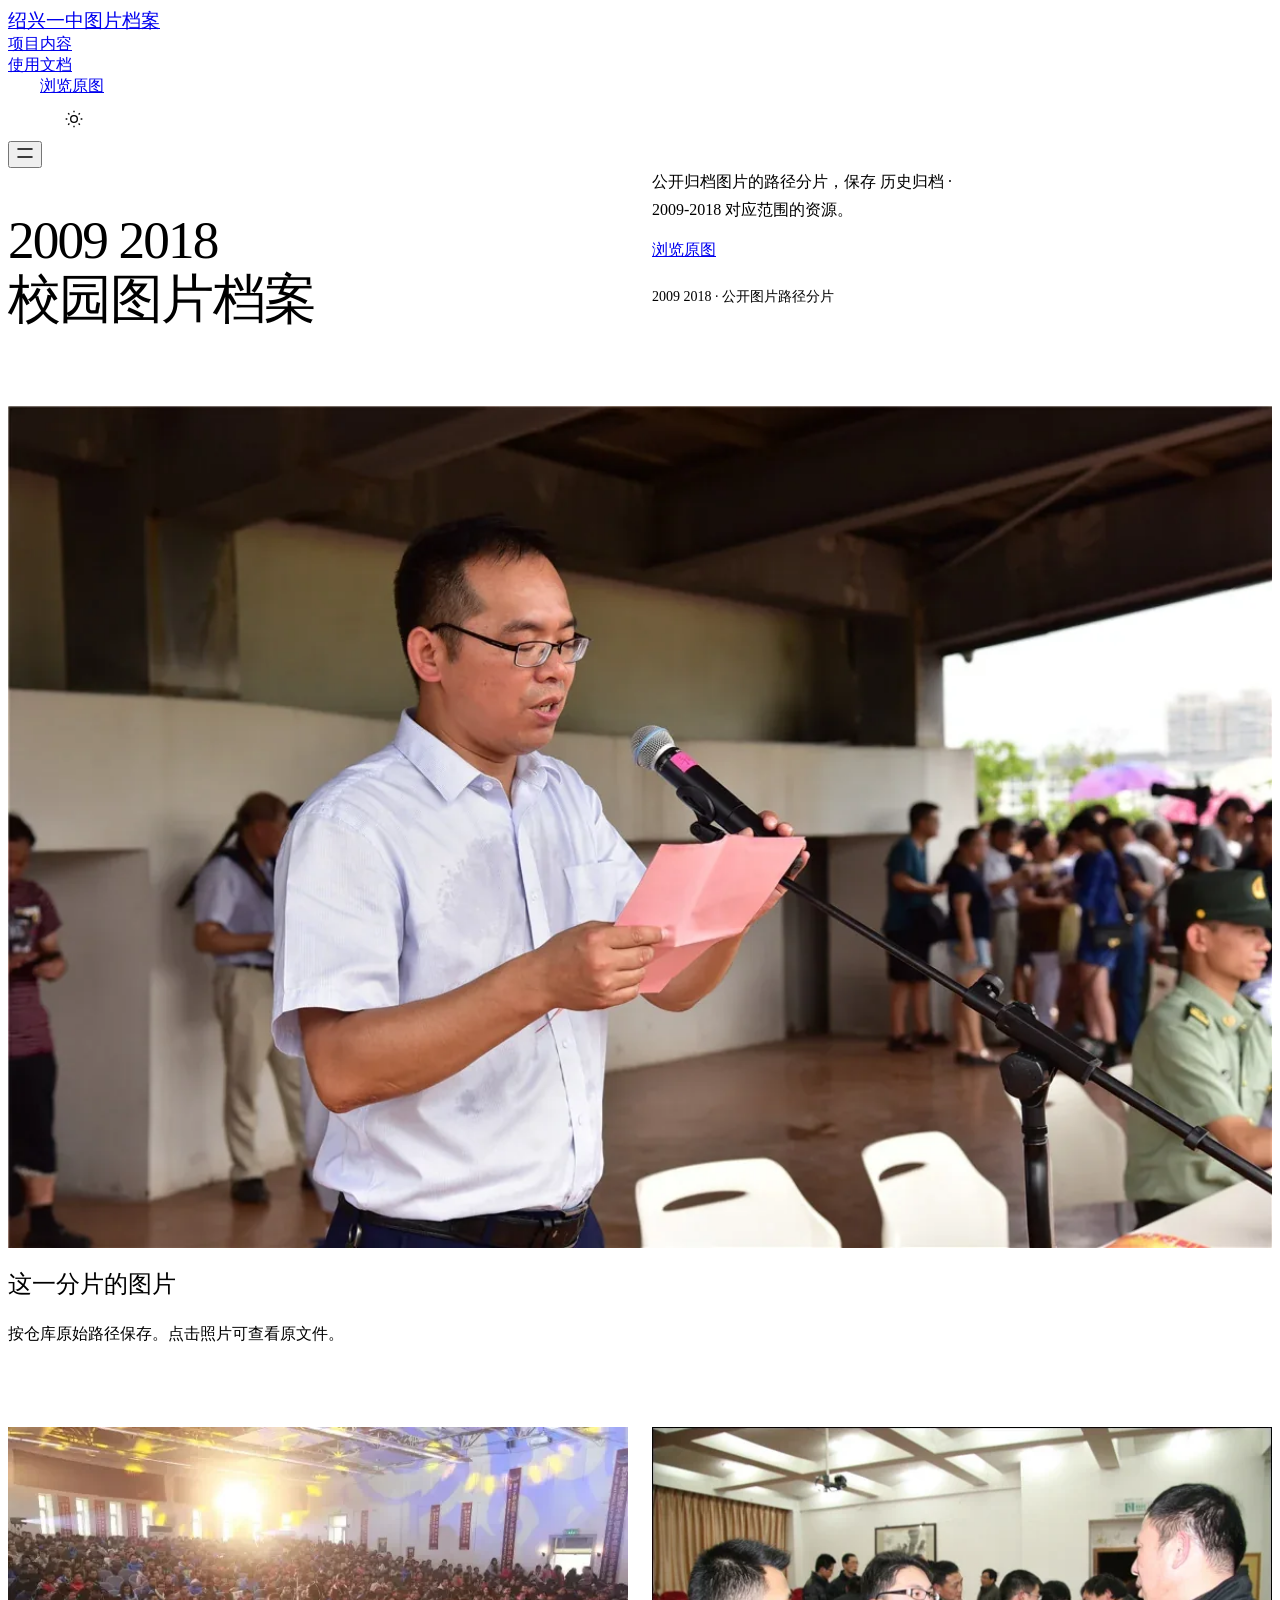
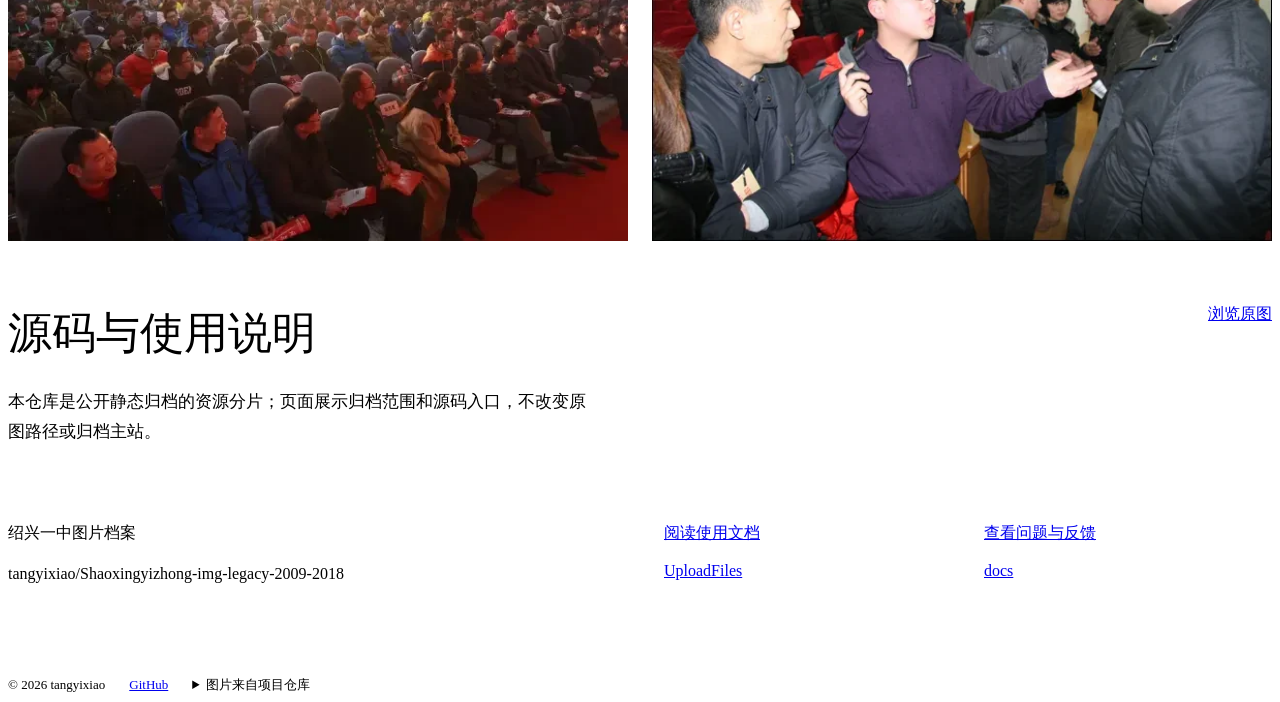
==== index.html @ 8b721d00 "docs(pages): add project introduction website" ====
<!doctype html><html lang="zh-CN" data-type="product" data-radius="sharp" data-buttons="solid" data-motion data-page-mode="short" data-project="Shaoxingyizhong-img-legacy-2009-2018"><head><meta charset="utf-8"><meta name="viewport" content="width=device-width, initial-scale=1, viewport-fit=cover"><meta name="page-type" content="product"><meta name="site-kind" content="other"><title>绍兴一中图片档案 · 2009 2018 校园图片档案</title><meta name="description" content="公开归档图片的路径分片，保存 历史归档 · 2009-2018 对应范围的资源。"><link rel="stylesheet" href="assets/system.css"><link rel="stylesheet" href="assets/ui/cards.css"><link rel="stylesheet" href="assets/motion/motion.css"><link rel="stylesheet" href="assets/layout/layout.css"><link rel="stylesheet" href="assets/page.css"><!-- <html lang="en" data-radius="sharp">; keep this <style> after the links: layout.css resets --ly-scale -->
<style>
:root {
  --p-bg: #ffffff; --p-surface: #f0f0ed; --p-ink: #20201e; --p-muted: #595953;
  --p-accent: #8c3028; --p-accent-ink: #ffffff; --p-action: #8c3028; --p-action-ink: #ffffff;
  --p-inv-bg: #20201e; --p-inv-surface: #2d2d2b; --p-inv-ink: #ffffff; --p-inv-muted: #a2a2a1;
  --p-inv-accent: #ffffff; --p-inv-accent-ink: #20201e; --p-inv-action: #ffffff; --p-inv-action-ink: #20201e;
  --font-display: "Newsreader", Georgia, serif;
  --font-text: "Hanken Grotesk", system-ui, sans-serif;
  --display-weight: 400;
  --display-tracking: -0.018em;
  --display-tracking-xl: -0.025em;
  --ly-scale: 1.06;
}
</style><style>html[data-theme="light"]{--p-bg:#ffffff;--p-surface:#f0f0ed;--p-ink:#20201e;--p-muted:#595953;--p-accent:#8c3028;--p-accent-ink:#ffffff;--p-action:#8c3028;--p-action-ink:#ffffff;color-scheme:light}html[data-theme="dark"]{--p-bg:#131517;--p-surface:#202427;--p-ink:#f0f1f2;--p-muted:#b5bbc1;--p-accent:#e7a297;--p-accent-ink:#131517;--p-action:#e7a297;--p-action-ink:#131517;color-scheme:dark}</style><script src="assets/theme.js"></script><style>.photo-pair img{object-fit:contain}.photo-pair a{background:var(--surface)}@media(min-width:640px){.photo-pair{height:min(660px,calc(100svh - 360px));max-height:none}}</style><link rel="icon" href="favicon.svg" type="image/svg+xml"></head><body><!-- source: tangyixiao/Shaoxingyizhong-img-legacy-2009-2018; hero: product; brand/material override of dealer recorded in plans. --><header class="nav"><div class="wrap nav__bar"><a class="skip-link" href="#top">跳到正文</a><a class="nav__logo" href="#top">绍兴一中图片档案</a><nav class="nav__links" aria-label="章节导航"><div class="nav__item"><a class="nav__link" href="#work">项目内容</a></div><div class="nav__item"><a class="nav__link" href="docs.html">使用文档</a></div></nav><div class="nav__actions"><a class="btn btn--primary" href="https://github.com/tangyixiao/Shaoxingyizhong-img-legacy-2009-2018">浏览原图</a><button class="theme-toggle" type="button" data-theme-toggle aria-label="切换深浅色" aria-pressed="false"><svg width="20" height="20" viewBox="0 0 24 24" fill="none" stroke="currentColor" stroke-width="1.6" aria-hidden="true"><circle cx="12" cy="12" r="4"/><path d="M12 2v2m0 16v2M2 12h2m16 0h2M5 5l1.5 1.5m11 11L19 19M5 19l1.5-1.5m11-11L19 5"/></svg></button></div><button class="nav__toggle" type="button" aria-expanded="false" aria-label="菜单"><svg width="18" height="18" viewBox="0 0 18 18" aria-hidden="true"><path d="M2 5h14M2 13h14" stroke="currentColor" stroke-width="1.6" stroke-linecap="round"/></svg></button></div></header><main><section class="hero hero--product" id="top"><div class="wrap"><div class="hero-text hero__in"><div class="hero__head"><div><h1 id="hero-h">2009 2018<br>校园图片档案</h1></div><div class="product-intro"><p class="hero__lead">公开归档图片的路径分片，保存 历史归档 · 2009-2018 对应范围的资源。</p><div class="btn-row"><a class="btn btn--primary" href="https://github.com/tangyixiao/Shaoxingyizhong-img-legacy-2009-2018">浏览原图</a></div><p class="project-fact">2009 2018 · 公开图片路径分片</p></div></div><div class="hero__stage material-stage"><a class="project-picture m-zoom picture--contain" href="https://github.com/tangyixiao/Shaoxingyizhong-img-legacy-2009-2018/blob/main/UploadFiles/UploadFiles/201808/2018082814330465.jpg"><img src="assets/media/photo-1.webp" alt="户外演讲，来自绍兴一中公开图片归档" fetchpriority="high"></a></div></div></div></section><section class="section ground-surface" id="work"><div class="wrap"><div class="section-head"><h2>这一分片的图片</h2><p>按仓库原始路径保存。点击照片可查看原文件。</p></div><div class="photo-pair"><a class="m-zoom" href="https://github.com/tangyixiao/Shaoxingyizhong-img-legacy-2009-2018/blob/main/UploadFiles/UploadFiles/201702/2017021114381848.png"><img src="assets/media/photo-2.webp" alt="礼堂活动，来自绍兴一中公开图片归档"></a><a class="m-zoom" href="https://github.com/tangyixiao/Shaoxingyizhong-img-legacy-2009-2018/blob/main/UploadFiles/UploadFiles/201101/2011012711044880.jpg"><img src="assets/media/photo-3.webp" alt="师生交流，来自绍兴一中公开图片归档"></a></div></div></section></main><footer class="footer closing footer--columns" id="use"><div class="wrap"><div class="closing-head"><h2>源码与使用说明</h2><p>本仓库是公开静态归档的资源分片；页面展示归档范围和源码入口，不改变原图路径或归档主站。</p><a class="btn btn--primary" href="https://github.com/tangyixiao/Shaoxingyizhong-img-legacy-2009-2018">浏览原图</a></div><div class="closing-directory"><div class="footer__grid"><div><p class="footer-name">绍兴一中图片档案</p><p>tangyixiao/Shaoxingyizhong-img-legacy-2009-2018</p></div><div class="resource-links"><a class="link" href="https://github.com/tangyixiao/Shaoxingyizhong-img-legacy-2009-2018/blob/main/README.md">阅读使用文档</a><a class="link" href="https://github.com/tangyixiao/Shaoxingyizhong-img-legacy-2009-2018/issues">查看问题与反馈</a><a class="link" href="https://github.com/tangyixiao/Shaoxingyizhong-img-legacy-2009-2018/tree/main/UploadFiles">UploadFiles</a><a class="link" href="https://github.com/tangyixiao/Shaoxingyizhong-img-legacy-2009-2018/tree/main/docs">docs</a></div></div><div class="footer__legal"><span>© 2026 tangyixiao</span><a href="https://github.com/tangyixiao/Shaoxingyizhong-img-legacy-2009-2018">GitHub</a><details class="credits"><summary>图片来自项目仓库</summary><ul><li><a href="https://github.com/tangyixiao/Shaoxingyizhong-img-legacy-2009-2018/blob/main/UploadFiles/UploadFiles/201808/2018082814330465.jpg">photo-1.webp</a></li><li><a href="https://github.com/tangyixiao/Shaoxingyizhong-img-legacy-2009-2018/blob/main/UploadFiles/UploadFiles/201702/2017021114381848.png">photo-2.webp</a></li><li><a href="https://github.com/tangyixiao/Shaoxingyizhong-img-legacy-2009-2018/blob/main/UploadFiles/UploadFiles/201101/2011012711044880.jpg">photo-3.webp</a></li></ul></details></div></div></div></footer><script type="module" src="assets/system.js"></script><script type="module" src="assets/motion/motion.js"></script><script type="module" src="assets/layout/layout.js"></script></body></html>
---- assets/page.css ----
/* Page composition over the unmodified taste system. Source excerpts and photographs are the work. */
:root{--font-text:"Geist","PingFang SC","Microsoft YaHei",sans-serif;--font-display:"Geist","PingFang SC","Microsoft YaHei",sans-serif}
h1,h2,h3{font-weight:500;text-wrap:balance}h1{max-width:16ch}p{line-height:1.75}.nav__logo{font-size:19px;max-width:45%;overflow-wrap:anywhere}.nav__links{margin-left:auto}.nav__actions{margin-left:32px}.project-fact{margin-top:32px;font-size:14px;color:var(--muted)}
.hero__text{min-width:0}.hero__lead{max-width:40ch}.hero__media.material-media{background:none;border:0;box-shadow:none}.hero__media.material-media> *{width:100%;height:100%;display:block}.material-media .source-preview{height:100%;min-height:480px}.project-picture{display:block;overflow:hidden;width:100%;height:100%;background:var(--surface)}.project-picture img{width:100%;height:100%;object-fit:cover;display:block}.picture--contain img{object-fit:contain}.picture--contain{background:var(--surface)}
.material-stage{overflow:hidden;min-height:0}.material-stage>.project-picture{border-radius:0;background:transparent}.material-stage .picture--contain img{object-fit:contain}.source-preview{display:flex;flex-direction:column;border:1px solid var(--line);background:var(--surface);overflow:hidden;border-radius:var(--r-lg);color:var(--ink)}.source-path{font:500 14px/1.5 var(--font-mono);padding:20px 24px;border-bottom:1px solid var(--line);overflow-wrap:anywhere}.source-preview pre{margin:0;padding:28px 24px;overflow:auto;white-space:pre-wrap;overflow-wrap:anywhere;min-height:0;font:400 15px/1.85 var(--font-mono);color:var(--ink)}
.project-fact:empty{display:none}.statement-source{margin-top:48px;height:320px}.statement-source .source-preview{height:100%}.hero--statement h1{max-width:18ch}.hero--statement .hero__lead{max-width:62ch}.hero--statement .hero__in{max-width:none}
.hero__head{display:grid;grid-template-columns:minmax(0,7fr) minmax(0,4fr);gap:72px}.hero--product h1{font-size:clamp(42px,5vw,72px);max-width:18ch;letter-spacing:-.035em;line-height:1.1}.hero--product .hero__lead{margin-top:0}.hero--product .material-stage{height:100%;min-height:260px;margin-top:32px}.product-intro{align-self:start}.product-intro .project-fact{margin-top:24px}
.work-grid{display:grid;grid-template-columns:minmax(0,5fr) minmax(0,6fr);gap:calc(100% / 12 + 24px)}.feature-rows{margin:0;padding:0;list-style:none}.feature-rows li{padding:24px 0;border-bottom:1px solid var(--line)}.feature-rows li:first-child{padding-top:0}.feature-rows h3{font-size:24px;line-height:1.4;margin:0 0 12px}.feature-rows p{margin:0;font-size:16px;line-height:1.75}.work-material{min-width:0;min-height:400px}.usage-block{height:100%;background:var(--surface);padding:32px;border:1px solid var(--line);border-radius:var(--r-lg);display:flex;flex-direction:column;gap:24px;justify-content:center}.usage-block>p{font-size:20px;margin:0}.usage-block pre{font:400 16px/1.8 var(--font-mono);margin:0;white-space:pre-wrap;overflow-wrap:anywhere}.usage-block .link{align-self:flex-start}.supporting-pictures{display:grid;grid-template-columns:1fr;gap:24px;height:100%;max-height:480px}.supporting-pictures>.project-picture{min-height:0;max-height:228px}.supporting-pictures>.project-picture:only-child{max-height:480px}
.photo-pair{display:grid;grid-template-columns:1fr 1fr;gap:24px;height:calc(100% - 140px);min-height:300px;max-height:520px}.photo-pair a{display:block;overflow:hidden}.photo-pair img{width:100%;height:100%;object-fit:cover;display:block}.flag-field{display:grid;grid-template-columns:repeat(4,1fr);gap:48px;align-items:center;justify-items:center;width:100%;height:100%}.flag-field a{display:block;width:100%;overflow:hidden}.flag-field img{display:block;width:100%;height:auto;max-height:320px;object-fit:contain;image-rendering:auto}
.closing-head{display:grid;grid-template-columns:1fr auto;gap:24px 72px;align-content:start}.closing-head h2{grid-column:1;font-size:clamp(30px,3.4vw,48px);margin:0}.closing-head>p{grid-column:1;max-width:68ch;margin:0;font-size:17px}.closing-head>.btn{grid-column:2;grid-row:1/3;align-self:start}.closing-directory{display:flex;flex-direction:column;justify-content:flex-end;min-height:0}.footer.closing>.wrap{display:grid;grid-template-rows:1fr 1fr;gap:48px}.footer__grid{display:grid;grid-template-columns:1fr 1fr;gap:48px}.footer-name{font-size:32px;line-height:1.3;font-weight:500;margin:0 0 16px}.footer__grid p{font-size:16px}.resource-links{display:grid;grid-template-columns:1fr 1fr;gap:18px 32px;align-content:start}.resource-links .link{font-size:16px;overflow-wrap:anywhere;justify-self:start}.footer__legal{display:flex;align-items:baseline;flex-wrap:wrap;gap:24px;font-size:13px;border-top:1px solid var(--line);margin-top:48px;padding-top:24px}.credits summary{cursor:pointer}.credits ul{padding-left:16px}.credits a{overflow-wrap:anywhere}
html[data-project="OJ-NEXUS"] .source-preview,html[data-project="OJ-NEXUS"] .usage-block{border-radius:4px}html[data-project="OJ-NEXUS"] *{animation:none!important}
@media(min-width:640px) and (max-width:1023px){.work-grid{grid-template-columns:1fr;gap:32px}.feature-rows{display:grid;grid-template-columns:repeat(3,1fr);gap:24px}.feature-rows li{padding:0;border:0}.feature-rows h3{font-size:20px}.work-material{min-height:260px;height:300px}.hero__head{gap:32px}.material-media .source-preview{min-height:240px}.photo-pair{height:440px}.statement-source{height:300px}}
@media(max-width:639px){.nav__logo{font-size:16px;max-width:48%}.nav__actions{margin-left:auto}.nav__actions .btn{padding-inline:16px;font-size:14px}.hero--split h1,.hero--statement h1,.hero--product h1{font-size:clamp(30px,9vw,38px);line-height:1.15;max-width:18ch}.hero__lead{font-size:18px;line-height:1.65}.project-fact{margin-top:16px;font-size:13px}.hero__media.material-media{height:auto;min-height:0;flex:1}.material-media .source-preview{min-height:0;height:100%}.source-path{padding:12px 16px;font-size:13px}.source-preview pre{padding:16px;font-size:13px;line-height:1.7}.hero__head{display:block}.hero--product .hero__lead{margin-top:20px}.hero--product .material-stage{min-height:180px;margin-top:24px;flex:1}.hero--product .hero__in{display:flex;flex-direction:column}.hero--product .product-intro .project-fact{margin-top:16px}.work-grid{grid-template-columns:1fr;gap:32px}.feature-rows{display:block}.feature-rows li{padding:16px 0}.feature-rows h3{font-size:20px;margin-bottom:8px}.feature-rows p{font-size:16px}.work-material{min-height:220px;height:260px}.usage-block{padding:24px;gap:16px}.usage-block pre{font-size:14px}.photo-pair{grid-template-columns:1fr;gap:16px;height:calc(100% - 130px);max-height:none;min-height:0}.photo-pair a{min-height:180px}.flag-field{grid-template-columns:repeat(2,1fr);gap:24px}.flag-field img{max-height:140px}.statement-source{height:220px;margin-top:24px}.closing-head{display:flex;flex-direction:column;gap:24px}.closing-head>p{font-size:16px}.closing-head>.btn{align-self:stretch}.footer.closing>.wrap{grid-template-rows:auto 1fr;gap:48px}.footer__grid{grid-template-columns:1fr;gap:24px}.footer-name{font-size:28px}.resource-links{gap:16px}.footer__legal{margin-top:32px;gap:16px}.supporting-pictures{max-height:260px;grid-template-columns:1fr 1fr;gap:12px}.supporting-pictures>.project-picture{max-height:none}.photo-pair img{object-fit:cover}#work:has(.work-grid){--hm:2}#use{--hm:2}}
.skip-link{position:absolute;left:-10000px;top:auto;width:1px;height:1px;overflow:hidden}.skip-link:focus{left:var(--gutter);top:8px;width:auto;height:auto;background:var(--bg);padding:16px;z-index:20}.hero__head>:first-child{grid-column:1}.hero__head>.product-intro{grid-column:2}.hero--product .hero__stage.material-stage{border-radius:0}
@media(min-width:640px) and (max-width:1023px){.work-material{height:42vh;min-height:320px}.supporting-pictures{max-height:none}.supporting-pictures>.project-picture:only-child{max-height:none}.supporting-pictures>.project-picture{max-height:none;flex:1}.supporting-pictures{grid-template-rows:1fr 1fr}}
@media(max-width:639px){#work:has(.work-grid),#use{--hm:1}.nav__logo{max-width:53%;font-size:15px}.nav__actions{margin-left:auto}.nav__actions .btn{padding-inline:12px}.hero--product .hero__stage.material-stage{aspect-ratio:auto;flex:1}.hero__head>:first-child,.hero__head>.product-intro{grid-column:auto}}
.theme-toggle{height:44px;width:44px;display:grid;place-items:center;flex:0 0 44px;cursor:pointer;color:var(--ink);background:transparent;border:1px solid var(--line);border-radius:var(--r-btn);margin-left:12px;transition:background 180ms,transform 180ms}.theme-toggle:hover{background:var(--surface)}.theme-toggle:active{transform:translateY(1px)}.theme-toggle:focus-visible{outline:2px solid var(--accent);outline-offset:3px}
@media(min-width:1024px){.work-material{height:500px;min-height:500px}.work-material>.source-preview{height:100%}.hero--split h1{font-size:clamp(38px,4.5vw,64px)}}
@media(max-width:639px){.nav__logo{max-width:42%;font-size:14px}.nav__actions{margin-left:auto}.nav__toggle{margin-left:8px}.theme-toggle{margin-left:8px;width:36px;flex-basis:36px;height:40px}.nav__actions .btn{font-size:13px;padding-inline:10px}.nav__logo{line-height:1.3}.hero--product h1{font-size:32px}.source-path{line-height:1.6}}
@media(min-width:1024px){.hero__head{grid-template-columns:repeat(12,minmax(0,1fr));gap:24px;align-items:start}.hero__head>:first-child{grid-column:1/span 6}.hero__head>.product-intro{grid-column:7/span 6}.hero--product h1,.hero--split h1{font-size:60px}.work-grid{grid-template-columns:repeat(12,minmax(0,1fr));gap:24px}.feature-rows{grid-column:1/span 6;padding-right:48px}.work-material{grid-column:7/span 6}.work-grid .source-preview{height:100%}}
@media(min-width:640px) and (max-width:1023px){.hero__head{display:block}.product-intro{margin-top:24px}.product-intro .hero__lead{max-width:60ch}.hero--product h1{max-width:none}.hero__head .project-fact{margin-top:16px}.hero--product .hero__stage.material-stage{margin-top:24px}}
@media(max-width:639px){.work-material{height:236px;min-height:236px}.feature-rows h3{font-size:19px}.feature-rows li{padding:14px 0}.feature-rows p{line-height:1.65}}
@media(min-width:1024px){.work-material{height:min(500px,calc(100svh - 300px));min-height:0}.hero--product h1{font-size:clamp(40px,4.16vw,60px)}}
.work-material>.source-preview{height:100%}.source-preview pre{flex:1}.usage-block{justify-content:space-between}.supporting-pictures:has(>:only-child){grid-template-rows:1fr}
/* Real quoted source can contain arrays, Markdown brackets and the word placeholder.
   Keep kit diagnostics intact, but do not outline authentic source as unfinished page copy. */
.source-preview code[data-placeholder],.usage-block code[data-placeholder],.docs-markdown [data-placeholder]{outline:none}
.hero--product .hero__stage.material-stage{background:none}
.nav:not(.is-open) .nav__actions>.theme-toggle{display:grid}
@media(max-width:639px){.nav__logo{white-space:normal;max-width:40%;font-size:13px;line-height:1.35;min-width:0}.nav__bar{gap:8px}.nav__actions{gap:8px}.nav .nav__actions>.theme-toggle{margin-left:0}}
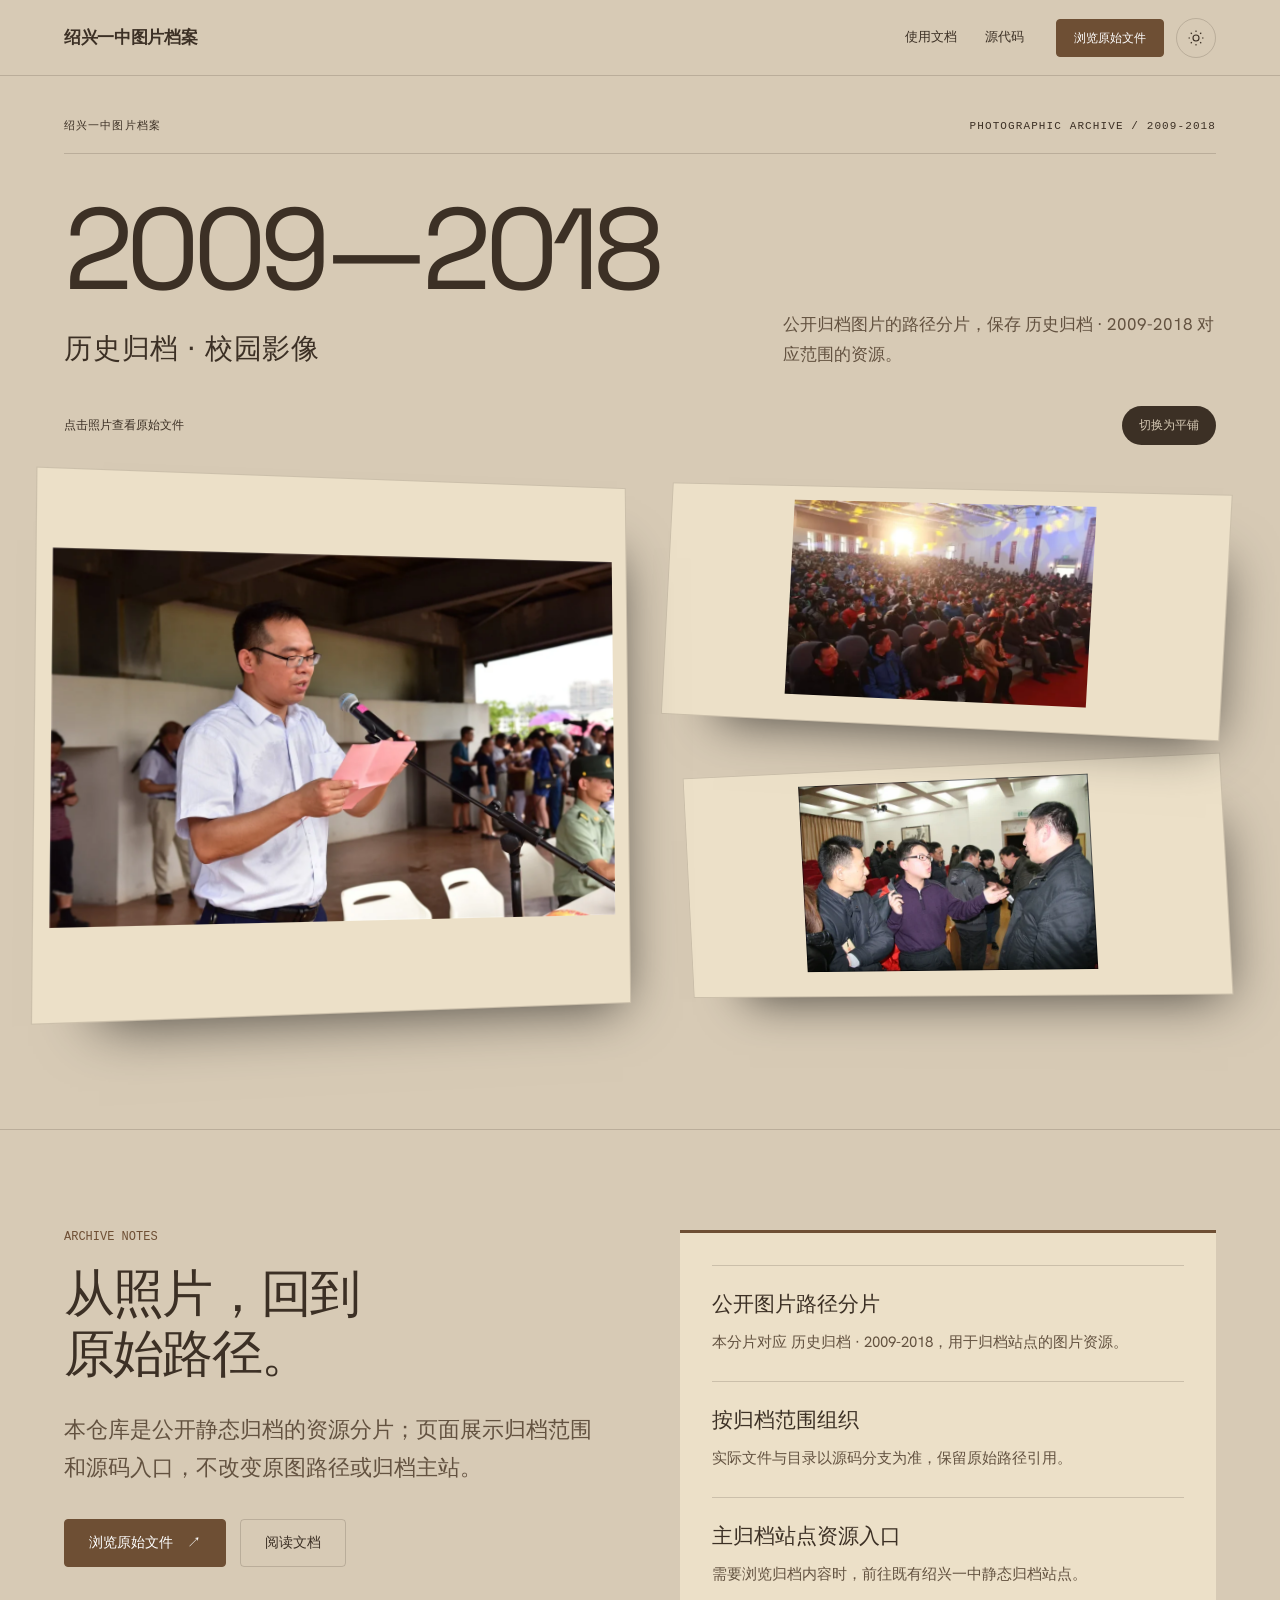
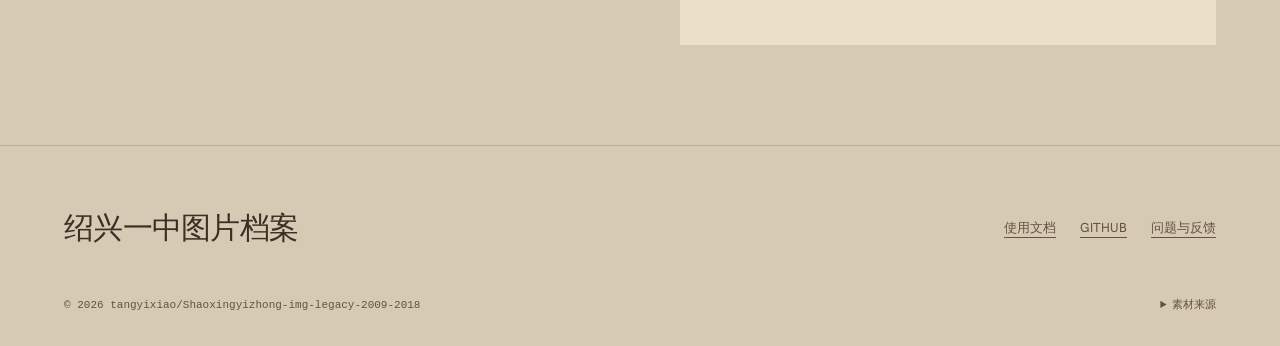
==== commit 54293d4e: "docs(pages): polish source and mobile presentation" ====
--- a/index.html
+++ b/index.html
@@ -1,15 +1 @@
-<!doctype html><html lang="zh-CN" data-type="product" data-radius="sharp" data-buttons="solid" data-motion data-page-mode="short" data-project="Shaoxingyizhong-img-legacy-2009-2018"><head><meta charset="utf-8"><meta name="viewport" content="width=device-width, initial-scale=1, viewport-fit=cover"><meta name="page-type" content="product"><meta name="site-kind" content="other"><title>绍兴一中图片档案 · 2009 2018 校园图片档案</title><meta name="description" content="公开归档图片的路径分片，保存 历史归档 · 2009-2018 对应范围的资源。"><link rel="stylesheet" href="assets/system.css"><link rel="stylesheet" href="assets/ui/cards.css"><link rel="stylesheet" href="assets/motion/motion.css"><link rel="stylesheet" href="assets/layout/layout.css"><link rel="stylesheet" href="assets/page.css"><!-- <html lang="en" data-radius="sharp">; keep this <style> after the links: layout.css resets --ly-scale -->
-<style>
-:root {
-  --p-bg: #ffffff; --p-surface: #f0f0ed; --p-ink: #20201e; --p-muted: #595953;
-  --p-accent: #8c3028; --p-accent-ink: #ffffff; --p-action: #8c3028; --p-action-ink: #ffffff;
-  --p-inv-bg: #20201e; --p-inv-surface: #2d2d2b; --p-inv-ink: #ffffff; --p-inv-muted: #a2a2a1;
-  --p-inv-accent: #ffffff; --p-inv-accent-ink: #20201e; --p-inv-action: #ffffff; --p-inv-action-ink: #20201e;
-  --font-display: "Newsreader", Georgia, serif;
-  --font-text: "Hanken Grotesk", system-ui, sans-serif;
-  --display-weight: 400;
-  --display-tracking: -0.018em;
-  --display-tracking-xl: -0.025em;
-  --ly-scale: 1.06;
-}
-</style><style>html[data-theme="light"]{--p-bg:#ffffff;--p-surface:#f0f0ed;--p-ink:#20201e;--p-muted:#595953;--p-accent:#8c3028;--p-accent-ink:#ffffff;--p-action:#8c3028;--p-action-ink:#ffffff;color-scheme:light}html[data-theme="dark"]{--p-bg:#131517;--p-surface:#202427;--p-ink:#f0f1f2;--p-muted:#b5bbc1;--p-accent:#e7a297;--p-accent-ink:#131517;--p-action:#e7a297;--p-action-ink:#131517;color-scheme:dark}</style><script src="assets/theme.js"></script><style>.photo-pair img{object-fit:contain}.photo-pair a{background:var(--surface)}@media(min-width:640px){.photo-pair{height:min(660px,calc(100svh - 360px));max-height:none}}</style><link rel="icon" href="favicon.svg" type="image/svg+xml"></head><body><!-- source: tangyixiao/Shaoxingyizhong-img-legacy-2009-2018; hero: product; brand/material override of dealer recorded in plans. --><header class="nav"><div class="wrap nav__bar"><a class="skip-link" href="#top">跳到正文</a><a class="nav__logo" href="#top">绍兴一中图片档案</a><nav class="nav__links" aria-label="章节导航"><div class="nav__item"><a class="nav__link" href="#work">项目内容</a></div><div class="nav__item"><a class="nav__link" href="docs.html">使用文档</a></div></nav><div class="nav__actions"><a class="btn btn--primary" href="https://github.com/tangyixiao/Shaoxingyizhong-img-legacy-2009-2018">浏览原图</a><button class="theme-toggle" type="button" data-theme-toggle aria-label="切换深浅色" aria-pressed="false"><svg width="20" height="20" viewBox="0 0 24 24" fill="none" stroke="currentColor" stroke-width="1.6" aria-hidden="true"><circle cx="12" cy="12" r="4"/><path d="M12 2v2m0 16v2M2 12h2m16 0h2M5 5l1.5 1.5m11 11L19 19M5 19l1.5-1.5m11-11L19 5"/></svg></button></div><button class="nav__toggle" type="button" aria-expanded="false" aria-label="菜单"><svg width="18" height="18" viewBox="0 0 18 18" aria-hidden="true"><path d="M2 5h14M2 13h14" stroke="currentColor" stroke-width="1.6" stroke-linecap="round"/></svg></button></div></header><main><section class="hero hero--product" id="top"><div class="wrap"><div class="hero-text hero__in"><div class="hero__head"><div><h1 id="hero-h">2009 2018<br>校园图片档案</h1></div><div class="product-intro"><p class="hero__lead">公开归档图片的路径分片，保存 历史归档 · 2009-2018 对应范围的资源。</p><div class="btn-row"><a class="btn btn--primary" href="https://github.com/tangyixiao/Shaoxingyizhong-img-legacy-2009-2018">浏览原图</a></div><p class="project-fact">2009 2018 · 公开图片路径分片</p></div></div><div class="hero__stage material-stage"><a class="project-picture m-zoom picture--contain" href="https://github.com/tangyixiao/Shaoxingyizhong-img-legacy-2009-2018/blob/main/UploadFiles/UploadFiles/201808/2018082814330465.jpg"><img src="assets/media/photo-1.webp" alt="户外演讲，来自绍兴一中公开图片归档" fetchpriority="high"></a></div></div></div></section><section class="section ground-surface" id="work"><div class="wrap"><div class="section-head"><h2>这一分片的图片</h2><p>按仓库原始路径保存。点击照片可查看原文件。</p></div><div class="photo-pair"><a class="m-zoom" href="https://github.com/tangyixiao/Shaoxingyizhong-img-legacy-2009-2018/blob/main/UploadFiles/UploadFiles/201702/2017021114381848.png"><img src="assets/media/photo-2.webp" alt="礼堂活动，来自绍兴一中公开图片归档"></a><a class="m-zoom" href="https://github.com/tangyixiao/Shaoxingyizhong-img-legacy-2009-2018/blob/main/UploadFiles/UploadFiles/201101/2011012711044880.jpg"><img src="assets/media/photo-3.webp" alt="师生交流，来自绍兴一中公开图片归档"></a></div></div></section></main><footer class="footer closing footer--columns" id="use"><div class="wrap"><div class="closing-head"><h2>源码与使用说明</h2><p>本仓库是公开静态归档的资源分片；页面展示归档范围和源码入口，不改变原图路径或归档主站。</p><a class="btn btn--primary" href="https://github.com/tangyixiao/Shaoxingyizhong-img-legacy-2009-2018">浏览原图</a></div><div class="closing-directory"><div class="footer__grid"><div><p class="footer-name">绍兴一中图片档案</p><p>tangyixiao/Shaoxingyizhong-img-legacy-2009-2018</p></div><div class="resource-links"><a class="link" href="https://github.com/tangyixiao/Shaoxingyizhong-img-legacy-2009-2018/blob/main/README.md">阅读使用文档</a><a class="link" href="https://github.com/tangyixiao/Shaoxingyizhong-img-legacy-2009-2018/issues">查看问题与反馈</a><a class="link" href="https://github.com/tangyixiao/Shaoxingyizhong-img-legacy-2009-2018/tree/main/UploadFiles">UploadFiles</a><a class="link" href="https://github.com/tangyixiao/Shaoxingyizhong-img-legacy-2009-2018/tree/main/docs">docs</a></div></div><div class="footer__legal"><span>© 2026 tangyixiao</span><a href="https://github.com/tangyixiao/Shaoxingyizhong-img-legacy-2009-2018">GitHub</a><details class="credits"><summary>图片来自项目仓库</summary><ul><li><a href="https://github.com/tangyixiao/Shaoxingyizhong-img-legacy-2009-2018/blob/main/UploadFiles/UploadFiles/201808/2018082814330465.jpg">photo-1.webp</a></li><li><a href="https://github.com/tangyixiao/Shaoxingyizhong-img-legacy-2009-2018/blob/main/UploadFiles/UploadFiles/201702/2017021114381848.png">photo-2.webp</a></li><li><a href="https://github.com/tangyixiao/Shaoxingyizhong-img-legacy-2009-2018/blob/main/UploadFiles/UploadFiles/201101/2011012711044880.jpg">photo-3.webp</a></li></ul></details></div></div></div></footer><script type="module" src="assets/system.js"></script><script type="module" src="assets/motion/motion.js"></script><script type="module" src="assets/layout/layout.js"></script></body></html>+<!doctype html><html lang="zh-CN" data-project="Shaoxingyizhong-img-legacy-2009-2018" data-family="archive"><head><meta charset="utf-8"><meta name="viewport" content="width=device-width, initial-scale=1"><meta name="description" content="公开归档图片的路径分片，保存 历史归档 · 2009-2018 对应范围的资源。"><meta name="color-scheme" content="light dark"><title>绍兴一中图片档案 · 公开归档图片的路径分片</title><link rel="stylesheet" href="assets/fonts/fonts.css"><link rel="stylesheet" href="assets/fonts/display.css"><link rel="stylesheet" href="assets/site.css"><link rel="stylesheet" href="assets/docs-v3.css"><link rel="stylesheet" href="assets/polish.css"><style>:root{--font-body:"Hanken Grotesk","PingFang SC","Microsoft YaHei",sans-serif;--font-text:var(--font-body);--model-accent:var(--accent);--font-display:"Space Grotesk","Songti SC","SimSun",serif;--font-mono:"Geist Mono","SFMono-Regular",Consolas,monospace}html[data-theme="light"]{--bg:#D7CAB5;--surface:#ECE0C8;--ink:#3C3025;--muted:#635240;--accent:#6e4f34;--accent-ink:#FFFFFF;--line:color-mix(in srgb,#3C3025 19%,transparent);color-scheme:light}html[data-theme="dark"]{--bg:#241E18;--surface:#392F23;--ink:#EDDFC5;--muted:#b9a181;--accent:#d7b485;--accent-ink:#000000;--line:color-mix(in srgb,#EDDFC5 19%,transparent);color-scheme:dark}</style><script src="assets/theme.js"></script><link rel="icon" type="image/svg+xml" href="favicon.svg"></head><body><header class="nav site-nav"><div class="wrap nav-inner"><a class="skip-link" href="#top">跳到正文</a><a class="site-brand" href="index.html">绍兴一中图片档案</a><nav class="site-links" aria-label="项目导航"><a href="docs.html">使用文档</a><a href="https://github.com/tangyixiao/Shaoxingyizhong-img-legacy-2009-2018">源代码</a></nav><div class="nav-controls"><a class="btn nav-cta" href="https://github.com/tangyixiao/Shaoxingyizhong-img-legacy-2009-2018">浏览原始文件</a><button class="site-theme" type="button" data-theme-toggle aria-label="切换深浅色" aria-pressed="false"><svg width="18" height="18" viewBox="0 0 24 24" fill="none" stroke="currentColor" stroke-width="1.5" aria-hidden="true"><circle cx="12" cy="12" r="4"/><path d="M12 2v2m0 16v2M2 12h2m16 0h2M5 5l1.5 1.5m11 11L19 19M5 19l1.5-1.5m11-11L19 5"/></svg></button><button class="site-menu-toggle" data-menu-toggle type="button" aria-label="菜单" aria-expanded="false" aria-controls="site-drawer"><svg width="20" height="20" viewBox="0 0 20 20" fill="none" stroke="currentColor" stroke-width="1.4" aria-hidden="true"><path d="M3 6h14M3 14h14"/></svg></button></div></div><nav class="site-drawer" id="site-drawer" hidden><a href="index.html">项目首页</a><a href="docs.html">使用文档</a><a href="https://github.com/tangyixiao/Shaoxingyizhong-img-legacy-2009-2018">查看源码</a><p class="drawer-note">绍兴一中图片档案</p></nav></header><main id="top"><article class="archive-layout-spread"><section class="archive-hero"><div class="wrap"><div class="archive-masthead"><span>绍兴一中图片档案</span><span>PHOTOGRAPHIC ARCHIVE / 2009-2018</span></div><div class="archive-heading"><h1 class="archive-year">2009—2018<small>历史归档 · 校园影像</small></h1><p class="lede">公开归档图片的路径分片，保存 历史归档 · 2009-2018 对应范围的资源。</p></div><div class="archive-controls"><span>点击照片查看原始文件</span><button type="button" data-depth-toggle aria-controls="photo-wall" aria-pressed="true">切换为平铺</button></div><div class="photo-wall is-depth" id="photo-wall"><a class="archive-print" href="https://github.com/tangyixiao/Shaoxingyizhong-img-legacy-2009-2018/blob/main/UploadFiles/UploadFiles/201808/2018082814330465.jpg"><img src="assets/media/photo-1.webp" alt="户外演讲，来自绍兴一中公开图片归档"></a><a class="archive-print" href="https://github.com/tangyixiao/Shaoxingyizhong-img-legacy-2009-2018/blob/main/UploadFiles/UploadFiles/201702/2017021114381848.png"><img src="assets/media/photo-2.webp" alt="礼堂活动，来自绍兴一中公开图片归档"></a><a class="archive-print" href="https://github.com/tangyixiao/Shaoxingyizhong-img-legacy-2009-2018/blob/main/UploadFiles/UploadFiles/201101/2011012711044880.jpg"><img src="assets/media/photo-3.webp" alt="师生交流，来自绍兴一中公开图片归档"></a></div></div></section><section class="section top-rule"><div class="wrap archive-links"><div><p class="section-number">ARCHIVE NOTES</p><h2>从照片，回到原始路径。</h2><p class="lede" style="margin-top:26px">本仓库是公开静态归档的资源分片；页面展示归档范围和源码入口，不改变原图路径或归档主站。</p><div class="actions"><a class="btn" href="https://github.com/tangyixiao/Shaoxingyizhong-img-legacy-2009-2018">浏览原始文件 <span aria-hidden="true">↗</span></a><a class="btn secondary" href="docs.html">阅读文档</a></div></div><div class="archive-source"><ul class="caps"><li><h3>公开图片路径分片</h3><p>本分片对应 历史归档 · 2009-2018，用于归档站点的图片资源。</p></li><li><h3>按归档范围组织</h3><p>实际文件与目录以源码分支为准，保留原始路径引用。</p></li><li><h3>主归档站点资源入口</h3><p>需要浏览归档内容时，前往既有绍兴一中静态归档站点。</p></li></ul></div></div></section></article></main><footer class="site-footer"><div class="wrap"><div class="footer-top"><span class="footer-name">绍兴一中图片档案</span><nav class="footer-links"><a href="docs.html">使用文档</a><a href="https://github.com/tangyixiao/Shaoxingyizhong-img-legacy-2009-2018">GITHUB</a><a href="https://github.com/tangyixiao/Shaoxingyizhong-img-legacy-2009-2018/issues">问题与反馈</a></nav></div><div class="footer-bottom"><span>© 2026 tangyixiao/Shaoxingyizhong-img-legacy-2009-2018</span><details><summary>素材来源</summary><ul><li><a href="https://github.com/tangyixiao/Shaoxingyizhong-img-legacy-2009-2018/blob/main/UploadFiles/UploadFiles/201808/2018082814330465.jpg">UploadFiles/UploadFiles/201808/2018082814330465.jpg</a></li><li><a href="https://github.com/tangyixiao/Shaoxingyizhong-img-legacy-2009-2018/blob/main/UploadFiles/UploadFiles/201702/2017021114381848.png">UploadFiles/UploadFiles/201702/2017021114381848.png</a></li><li><a href="https://github.com/tangyixiao/Shaoxingyizhong-img-legacy-2009-2018/blob/main/UploadFiles/UploadFiles/201101/2011012711044880.jpg">UploadFiles/UploadFiles/201101/2011012711044880.jpg</a></li></ul></details></div></div></footer><script src="assets/site.js" defer></script><script src="assets/docs-v3.js" defer></script></body></html>
--- a/assets/fonts/fonts.css
+++ b/assets/fonts/fonts.css
@@ -0,0 +1,49 @@
+@font-face {
+  font-family: 'Hanken Grotesk';
+  font-style: normal;
+  font-weight: 400;
+  font-display: swap;
+  src: url(cf4b8930b864b433.woff2) format('truetype');
+}
+@font-face {
+  font-family: 'Hanken Grotesk';
+  font-style: normal;
+  font-weight: 500;
+  font-display: swap;
+  src: url(bac34dd4b9537444.woff2) format('truetype');
+}
+@font-face {
+  font-family: 'Hanken Grotesk';
+  font-style: normal;
+  font-weight: 600;
+  font-display: swap;
+  src: url(0b905a4fc43ece05.woff2) format('truetype');
+}
+@font-face {
+  font-family: 'Newsreader';
+  font-style: normal;
+  font-weight: 400;
+  font-display: swap;
+  src: url(d6c65600eb0149bc.woff2) format('truetype');
+}
+@font-face {
+  font-family: 'Newsreader';
+  font-style: normal;
+  font-weight: 500;
+  font-display: swap;
+  src: url(3208926ba69d6886.woff2) format('truetype');
+}
+@font-face {
+  font-family: 'Newsreader';
+  font-style: normal;
+  font-weight: 600;
+  font-display: swap;
+  src: url(151ae355673a2936.woff2) format('truetype');
+}
+@font-face {
+  font-family: 'Newsreader';
+  font-style: normal;
+  font-weight: 700;
+  font-display: swap;
+  src: url(33e1f2853df3544d.woff2) format('truetype');
+}
--- a/assets/fonts/display.css
+++ b/assets/fonts/display.css
@@ -0,0 +1,14 @@
+@font-face {
+  font-family: 'Space Grotesk';
+  font-style: normal;
+  font-weight: 400;
+  font-display: swap;
+  src: url(0dfc29fde7d95ca6.woff2) format('truetype');
+}
+@font-face {
+  font-family: 'Space Grotesk';
+  font-style: normal;
+  font-weight: 600;
+  font-display: swap;
+  src: url(d03f1389be8c7cea.woff2) format('truetype');
+}
--- a/assets/site.css
+++ b/assets/site.css
@@ -0,0 +1,26 @@
+/* Shared accessibility and reading primitives. Project compositions are separate. */
+*{box-sizing:border-box}html{scroll-behavior:smooth;scroll-padding-top:90px}body{margin:0;background:var(--bg);color:var(--ink);font:400 16px/1.75 var(--font-body);-webkit-font-smoothing:antialiased}a{color:inherit;text-decoration-thickness:1px;text-underline-offset:5px}button,input{font:inherit}button,a{-webkit-tap-highlight-color:transparent}button{cursor:pointer}button:focus-visible,a:focus-visible,input:focus-visible{outline:3px solid var(--accent);outline-offset:4px}img{display:block;max-width:100%;height:auto}p{margin:0 0 1em}h1,h2,h3{line-height:1.18;font-weight:500;margin:0;text-wrap:balance}h1,h2{font-family:var(--font-display)}h1{letter-spacing:-.055em}h2{font-size:clamp(30px,4vw,54px);letter-spacing:-.035em}h3{font-size:21px}ul{padding-left:1.2em}.wrap{max-width:1440px;margin:auto;padding:0 64px}.eyebrow{font:500 12px/1.5 var(--font-mono);letter-spacing:.12em;text-transform:uppercase;color:var(--accent)}.lede{font-size:clamp(17px,1.7vw,22px);line-height:1.75;color:var(--muted);max-width:42em}.kicker{display:inline-flex;gap:12px;align-items:center;font:500 12px/1.6 var(--font-mono);letter-spacing:.06em}.kicker:before{content:"";width:7px;height:7px;border-radius:50%;background:var(--accent)}.btn{display:inline-flex;justify-content:center;align-items:center;gap:14px;min-height:48px;padding:12px 24px;border:1px solid var(--accent);background:var(--accent);color:var(--accent-ink);text-decoration:none;border-radius:4px;font:500 14px/1.5 var(--font-body);transition:transform .18s,filter .18s}.btn:hover{transform:translateY(-2px);filter:brightness(1.08)}.btn:active{transform:translateY(1px)}.btn.secondary{background:transparent;color:var(--ink);border-color:var(--line)}.actions{display:flex;flex-wrap:wrap;align-items:center;gap:14px;margin-top:32px}.text-link{font-size:14px;color:var(--muted)}.section{padding:100px 0}.section-heading{display:flex;align-items:baseline;gap:32px;justify-content:space-between;margin-bottom:48px}.section-heading p{max-width:34em;color:var(--muted);margin:0}.top-rule{border-top:1px solid var(--line)}.section-number{font:12px var(--font-mono);color:var(--accent);margin-bottom:20px}.status-note{color:var(--muted);max-width:65em;font-size:14px}.caps{list-style:none;padding:0;margin:0}.caps li{padding:26px 0;border-top:1px solid var(--line)}.caps h3{margin-bottom:12px}.caps p{color:var(--muted);margin:0;font-size:15px}.source-area{min-width:0}.source-link{font:12px/1.6 var(--font-mono);color:var(--muted);display:block;margin:0 0 14px;overflow-wrap:anywhere}.source-area>.docs-code{margin-top:0}.code-layout{display:grid;grid-template-columns:minmax(0,1fr) minmax(0,1.2fr);gap:80px;align-items:start}.site-footer{padding:56px 0 30px;border-top:1px solid var(--line)}.footer-top{display:flex;gap:40px;justify-content:space-between;align-items:center;margin-bottom:42px}.footer-name{font-family:var(--font-display);font-size:30px;letter-spacing:-.025em}.footer-links{display:flex;gap:24px;flex-wrap:wrap;font-size:13px;color:var(--muted)}.footer-bottom{font:11px/1.8 var(--font-mono);display:flex;justify-content:space-between;gap:24px;color:var(--muted)}.footer-bottom details{max-width:65%}.footer-bottom summary{cursor:pointer}.footer-bottom ul{padding-left:18px}.footer-bottom a{overflow-wrap:anywhere}
+/* One functional navigation shell; the projects keep their own typography and art. */
+.site-nav{position:sticky;top:0;z-index:60;height:76px;background:var(--bg);border-bottom:1px solid var(--line)}.nav-inner{height:100%;display:flex;align-items:center;gap:32px}.site-brand{font:600 17px/1.3 var(--font-body);letter-spacing:-.02em;text-decoration:none;max-width:38%;overflow-wrap:anywhere}.site-links{margin-left:auto;display:flex;gap:28px;align-items:center}.site-links a{font-size:13px;text-decoration:none;position:relative}.site-links a:after{content:"";position:absolute;bottom:-6px;left:0;width:0;height:1px;background:currentColor;transition:width .2s}.site-links a:hover:after{width:100%}.nav-controls{display:flex;align-items:center;gap:12px}.nav-cta{min-height:38px;padding:9px 17px;font-size:12px}.site-theme,.site-menu-toggle{height:40px;width:40px;display:grid;place-items:center;color:var(--ink);border:1px solid var(--line);background:transparent;border-radius:50%;padding:0}.site-theme:hover,.site-menu-toggle:hover{background:var(--surface)}.site-menu-toggle{display:none;border-radius:4px}.skip-link{position:absolute;left:-9999px;top:8px;background:var(--bg);padding:12px;z-index:90}.skip-link:focus{left:20px}.site-drawer{display:none}.site-nav.is-open .site-drawer{display:flex}.site-drawer{position:fixed;inset:76px 0 0;background:var(--bg);padding:48px 24px;flex-direction:column;gap:24px;font-size:26px}.site-drawer a{text-decoration:none}.site-drawer .drawer-note{font-size:14px;color:var(--muted);margin-top:auto}.site-drawer[hidden]{display:none!important}
+/* Atlas — a copper and parchment historical folio. */
+.atlas-hero{position:relative;padding:52px 0 70px;overflow:hidden}.atlas-dateline{display:flex;justify-content:space-between;border-block:1px solid var(--line);padding:12px 0;font:12px var(--font-mono);letter-spacing:.15em}.atlas-title{font-size:clamp(72px,12vw,176px);letter-spacing:.02em;text-align:center;margin:44px 0 14px;font-family:var(--font-display);font-weight:400}.atlas-subtitle{font:italic clamp(16px,2vw,26px) var(--font-display);text-align:center;color:var(--muted);margin-bottom:38px}.atlas-grid{display:grid;grid-template-columns:minmax(0,1fr) minmax(0,1.65fr);gap:72px;align-items:center}.atlas-grid .project-3d{min-height:480px}.atlas-copy{border-left:3px solid var(--accent);padding-left:30px}.atlas-copy h2{font-size:36px;margin:14px 0 24px}.atlas-flags{display:grid;grid-template-columns:repeat(4,1fr);gap:24px;border-block:1px solid var(--line);padding:40px 0}.atlas-flags a{display:flex;align-items:center;justify-content:center;min-height:100px}.atlas-flags img{max-height:140px;object-fit:contain}.atlas-margins{display:grid;grid-template-columns:180px minmax(0,1fr) minmax(0,1fr);gap:50px}.atlas-margins .caps li:first-child{border-top:0;padding-top:0}
+/* Editorial — an actual reading room, with a red pencil interaction. */
+.editorial-hero{padding:80px 0 60px}.editorial-masthead{display:flex;justify-content:space-between;gap:30px;border-bottom:3px double var(--line);padding-bottom:16px;font:12px var(--font-mono);letter-spacing:.08em}.editorial-columns{display:grid;grid-template-columns:minmax(0,1.25fr) minmax(0,.75fr);gap:90px;margin-top:58px}.editorial-title{font-size:clamp(58px,7.3vw,112px);font-weight:400;letter-spacing:-.035em}.editorial-title em{font-weight:400;color:var(--accent)}.editorial-intro{margin-top:36px;max-width:34em}.editorial-side{border-left:1px solid var(--line);padding-left:40px}.editorial-side .project-3d{min-height:380px}.editorial-note{font:italic 18px/1.8 var(--font-display);color:var(--muted);margin-top:24px}.proof-sheet{border:1px solid var(--line);padding:48px;background:var(--surface);position:relative}.proof-sheet:before{content:"01 / EDIT";font:11px var(--font-mono);color:var(--accent);display:block;margin-bottom:28px}.proof-sentence{font:400 clamp(24px,3vw,42px)/1.8 var(--font-display);letter-spacing:-.01em;margin-bottom:24px}.proof-sentence del{text-decoration-color:var(--accent);text-decoration-thickness:2px;color:var(--muted)}.proof-sentence ins{text-decoration:none;color:var(--accent);border-bottom:2px solid var(--accent)}.proof-sheet button{background:transparent;border:0;border-bottom:1px solid var(--accent);color:var(--accent);padding:6px 0;font-size:13px}.editorial-content{display:grid;grid-template-columns:minmax(0,1fr) minmax(0,1fr);gap:90px}.editorial-content .caps{counter-reset:entry}.editorial-content .caps li{counter-increment:entry;position:relative;padding-left:48px}.editorial-content .caps li:before{content:"0" counter(entry);position:absolute;left:0;top:28px;font:12px var(--font-mono);color:var(--accent)}
+/* Academic folio — paper, typography and a genuine template preview. */
+.folio-hero{padding:70px 0}.folio-topline{display:flex;gap:40px;align-items:center}.folio-seal{height:72px;width:72px;border:1px solid var(--accent);border-radius:50%;display:grid;place-items:center;font-family:var(--font-display);font-size:30px;color:var(--accent)}.folio-grid{display:grid;grid-template-columns:minmax(0,.92fr) minmax(0,1.08fr);gap:70px;align-items:center;margin-top:42px}.folio-title{font-size:clamp(56px,7vw,100px);font-family:var(--font-display);font-weight:400;letter-spacing:.005em}.folio-preview{padding:28px;background:var(--accent);box-shadow:18px 18px 0 var(--line)}.folio-preview img{width:100%;height:auto;background:#fff}.folio-meta{font:12px var(--font-mono);margin-top:20px;color:var(--muted)}.folio-layout{display:grid;grid-template-columns:minmax(0,1fr) minmax(0,1fr);gap:80px;align-items:center}.folio-layout .project-3d{min-height:430px}.folio-tabs{display:flex;gap:8px;margin-top:22px}.folio-tabs button{background:transparent;border:1px solid var(--line);color:var(--ink);padding:8px 16px;font-size:12px}.folio-tabs button[aria-pressed=true]{background:var(--accent);color:var(--accent-ink);border-color:var(--accent)}
+/* Training notebook — legible learning records, not a made-up analytics board. */
+.notebook-hero{padding:64px 0 74px}.notebook-head{display:grid;grid-template-columns:minmax(0,1.1fr) minmax(0,.9fr);gap:74px;align-items:center}.notebook-title{font-size:clamp(55px,7.5vw,108px);letter-spacing:-.055em}.notebook-title b{font-weight:500;color:var(--accent)}.notebook-model{background:var(--surface);border-radius:50% 50% 12px 12px;padding:28px 10px 0;border:1px solid var(--line)}.notebook-model .project-3d{min-height:440px}.learning-steps{margin-top:70px;display:grid;grid-template-columns:repeat(3,1fr);gap:32px}.learning-step{border-top:3px solid var(--accent);padding-top:20px}.learning-step span{font:12px var(--font-mono);color:var(--accent)}.learning-step h3{margin:16px 0}.learning-step p{font-size:15px;color:var(--muted)}.notebook-paper{background:var(--surface);border:1px solid var(--line);padding:42px;box-shadow:8px 10px 0 var(--line)}
+/* Catalog — navigation through real folders and source materials. */
+.catalog-hero{padding:74px 0 40px}.catalog-heading{display:flex;justify-content:space-between;gap:50px;align-items:flex-end;padding-bottom:48px;border-bottom:1px solid var(--line)}.catalog-title{font-size:clamp(60px,9vw,130px);line-height:.98}.catalog-heading .lede{max-width:28em}.catalog-index{display:grid;grid-template-columns:minmax(0,.6fr) minmax(0,1.4fr);gap:70px;padding-top:50px}.catalog-marker{position:sticky;top:110px;align-self:start;font:12px/2 var(--font-mono);color:var(--accent)}.directory-list{list-style:none;padding:0;margin:0}.directory-list li{border-bottom:1px solid var(--line)}.directory-list a{padding:22px 4px;display:flex;align-items:center;gap:22px;justify-content:space-between;text-decoration:none;transition:padding .2s,background .2s}.directory-list a:hover{padding-left:18px;background:var(--surface)}.directory-list .file-type{font:11px var(--font-mono);color:var(--muted);margin-left:auto}.directory-list strong{font-size:20px;font-weight:500;overflow-wrap:anywhere}.catalog-aside{padding:35px;border:1px solid var(--line);background:var(--surface)}
+/* Terminal/tool pages use their own compact, typographic workbench. */
+.terminal-hero{padding:54px 0 74px}.terminal-label{display:flex;align-items:center;gap:12px;font:12px var(--font-mono);color:var(--accent)}.terminal-label:before{content:"";width:9px;height:9px;background:var(--accent);border-radius:50%}.terminal-grid{display:grid;grid-template-columns:minmax(0,1fr) minmax(0,1.1fr);gap:70px;align-items:center;margin-top:52px}.terminal-title{font-size:clamp(52px,6vw,86px);font-family:var(--font-display);line-height:1.06}.terminal-stage{border:1px solid var(--line);border-radius:18px;background:var(--surface);padding:16px;box-shadow:0 28px 60px -45px var(--ink)}.terminal-stage .project-3d{min-height:430px}.terminal-facts{display:flex;gap:24px;font:11px var(--font-mono);margin-top:40px;color:var(--muted);flex-wrap:wrap}.terminal-facts span{border-left:2px solid var(--accent);padding-left:12px}
+/* The archive is a photographic publication. The wall has a deliberate physical depth mode. */
+.archive-hero{padding:42px 0 80px;overflow:hidden}.archive-masthead{display:flex;justify-content:space-between;align-items:center;gap:20px;font:11px var(--font-mono);letter-spacing:.1em;padding-bottom:20px;border-bottom:1px solid var(--line)}.archive-heading{display:grid;grid-template-columns:minmax(0,1.2fr) minmax(0,.8fr);gap:70px;align-items:end;margin-top:44px}.archive-year{font:400 clamp(70px,12vw,172px)/.9 var(--font-display);letter-spacing:-.06em}.archive-year small{font:500 .24em/1.6 var(--font-body);letter-spacing:.03em;display:block;margin-top:24px}.archive-heading .lede{font-size:17px;max-width:26em;margin-bottom:0}.archive-controls{display:flex;gap:12px;align-items:center;justify-content:space-between;margin:36px 0 0;font-size:12px}.archive-controls button{border:1px solid var(--line);padding:8px 16px;background:transparent;color:var(--ink);border-radius:30px}.archive-controls button[aria-pressed=true]{background:var(--ink);color:var(--bg)}.photo-wall{position:relative;display:grid;grid-template-columns:minmax(0,1.35fr) minmax(0,1fr) minmax(0,1fr);gap:24px;align-items:center;min-height:540px;perspective:1500px;padding:40px 0;transform-style:preserve-3d}.archive-print{position:relative;background:var(--paper,var(--surface));border:1px solid var(--line);padding:14px 14px 26px;box-shadow:0 12px 30px -20px #0006;transform:translateZ(0);transition:transform .6s,box-shadow .6s;display:block}.archive-print img{width:100%;height:340px;object-fit:contain}.photo-wall.is-depth .archive-print:nth-child(1){transform:rotateY(12deg) rotateX(3deg) translateZ(70px);z-index:3}.photo-wall.is-depth .archive-print:nth-child(2){transform:rotateY(-10deg) rotateZ(3deg) translateZ(-20px);z-index:2}.photo-wall.is-depth .archive-print:nth-child(3){transform:rotateY(-16deg) rotateZ(-3deg) translateZ(-80px);z-index:1}.photo-wall.is-depth .archive-print{box-shadow:25px 35px 50px -34px #000a}.archive-layout-poster .archive-heading{grid-template-columns:minmax(0,1fr);text-align:center;gap:30px}.archive-layout-poster .archive-heading .lede{margin:auto;max-width:45em}.archive-layout-poster .photo-wall{grid-template-columns:minmax(0,1fr) minmax(0,1.5fr) minmax(0,1fr)}.archive-layout-spread .archive-year{font-size:clamp(65px,9vw,126px)}.archive-layout-spread .photo-wall{grid-template-columns:minmax(0,1fr) minmax(0,1fr);gap:40px}.archive-layout-spread .archive-print:first-child{grid-row:span 2}.archive-layout-spread .archive-print:first-child img{height:470px}.archive-layout-spread .archive-print:not(:first-child) img{height:200px}.archive-layout-ribbon .archive-heading{grid-template-columns:minmax(0,.9fr) minmax(0,1.1fr)}.archive-layout-ribbon .photo-wall{grid-template-columns:repeat(3,1fr);border-block:1px solid var(--line);margin-top:30px}.archive-caption-row{display:grid;grid-template-columns:minmax(0,1fr) minmax(0,1fr) minmax(0,1fr);gap:24px;padding:0 0 28px;font:11px var(--font-mono);color:var(--muted)}.archive-links{display:grid;grid-template-columns:minmax(0,1fr) minmax(0,1fr);gap:80px}.archive-links p{max-width:45em}.archive-source{padding:32px;background:var(--surface);border-top:3px solid var(--accent)}
+/* Timeline / tiny repositories remain purposeful and compact. */
+.timeline-hero{padding:84px 0}.timeline-title{font-size:clamp(56px,8vw,118px);max-width:13ch}.timeline-grid{display:grid;grid-template-columns:minmax(0,.6fr) minmax(0,1.4fr);gap:80px;margin-top:56px}.timeline-date{font:400 44px/1.2 var(--font-display);color:var(--accent)}.timeline-entry{border-left:1px solid var(--line);padding-left:40px}.tiny-hero{padding:100px 0 80px}.tiny-title{font-size:clamp(70px,15vw,210px);font-family:var(--font-mono);letter-spacing:-.07em}.tiny-copy{display:grid;grid-template-columns:minmax(0,.7fr) minmax(0,1.3fr);gap:80px;margin-top:55px}.profile-hero{padding:70px 0}.profile-grid{display:grid;grid-template-columns:minmax(0,1.2fr) minmax(0,.8fr);gap:90px;align-items:center}.profile-title{font-size:clamp(65px,10vw,140px);font-family:var(--font-display);line-height:1.03}.profile-avatar{background:var(--surface);padding:55px;border-radius:50%;max-width:460px;margin:auto;border:1px solid var(--line)}.profile-avatar img{border-radius:50%;width:100%}.profile-disciplines{display:flex;gap:20px;flex-wrap:wrap;margin:30px 0;font:13px var(--font-mono);color:var(--accent)}
+@media(max-width:1100px){.wrap{padding-inline:36px}.code-layout,.editorial-columns,.editorial-content,.atlas-grid,.folio-grid,.folio-layout,.notebook-head,.catalog-index,.terminal-grid,.profile-grid{gap:42px}.atlas-margins{grid-template-columns:120px minmax(0,1fr) minmax(0,1fr);gap:30px}.photo-wall{min-height:450px}.archive-print img{height:280px}.archive-heading{gap:40px}.profile-avatar{padding:35px}}
+@media(max-width:767px){html{scroll-padding-top:78px}.wrap{padding-inline:22px}.section{padding:64px 0}.section-heading{display:block;margin-bottom:30px}.section-heading p{margin-top:18px}.site-nav{height:64px}.nav-inner{gap:14px}.site-brand{max-width:calc(100% - 110px);font-size:15px}.site-links,.nav-cta{display:none}.nav-controls{margin-left:auto}.site-menu-toggle{display:grid}.site-drawer{top:64px}.site-theme,.site-menu-toggle{height:38px;width:38px}.nav-controls{gap:8px}.code-layout,.editorial-columns,.editorial-content,.atlas-grid,.folio-grid,.folio-layout,.notebook-head,.catalog-index,.terminal-grid,.profile-grid,.archive-links,.timeline-grid,.tiny-copy{grid-template-columns:minmax(0,1fr);gap:38px}.lede{font-size:17px}.actions{gap:12px}.actions .btn{flex:1;min-width:140px}.footer-top{display:block;margin-bottom:30px}.footer-links{margin-top:24px;gap:18px}.footer-bottom{display:block}.footer-bottom details{max-width:100%;margin-top:16px}.atlas-hero{padding-top:28px}.atlas-title{font-size:76px;margin-top:32px}.atlas-subtitle{font-size:19px}.atlas-grid .project-3d{min-height:330px}.atlas-copy{padding-left:20px}.atlas-flags{grid-template-columns:minmax(0,1fr) minmax(0,1fr);gap:18px;padding:28px 0}.atlas-flags img{max-height:90px}.atlas-margins{grid-template-columns:minmax(0,1fr);gap:24px}.editorial-hero{padding:35px 0 45px}.editorial-masthead{font-size:10px;gap:18px}.editorial-columns{margin-top:35px}.editorial-title{font-size:60px}.editorial-side{border-left:0;padding-left:0}.editorial-side .project-3d{min-height:320px}.proof-sheet{padding:28px}.proof-sentence{font-size:28px}.folio-hero{padding:40px 0}.folio-title{font-size:56px}.folio-preview{padding:16px;box-shadow:8px 8px 0 var(--line)}.folio-seal{width:56px;height:56px;font-size:23px}.folio-topline{gap:20px}.folio-grid{margin-top:30px}.folio-layout .project-3d{min-height:320px}.notebook-hero{padding:40px 0}.notebook-title{font-size:58px}.notebook-model .project-3d{min-height:320px}.learning-steps{grid-template-columns:minmax(0,1fr);margin-top:38px;gap:24px}.notebook-paper{padding:25px}.catalog-hero{padding:40px 0}.catalog-heading{display:block;padding-bottom:30px}.catalog-title{font-size:66px}.catalog-heading .lede{margin-top:28px}.catalog-index{padding-top:30px}.catalog-marker{position:static}.directory-list strong{font-size:17px}.directory-list a{gap:15px}.terminal-hero{padding:35px 0}.terminal-title{font-size:54px}.terminal-grid{margin-top:30px}.terminal-stage{padding:8px}.terminal-stage .project-3d{min-height:320px}.archive-hero{padding-top:26px}.archive-masthead{font-size:10px;letter-spacing:.04em}.archive-heading,.archive-layout-ribbon .archive-heading{grid-template-columns:minmax(0,1fr);gap:28px;margin-top:34px}.archive-year{font-size:86px}.archive-heading .lede{max-width:none;font-size:15px}.archive-controls{margin-top:26px}.photo-wall,.archive-layout-poster .photo-wall,.archive-layout-spread .photo-wall,.archive-layout-ribbon .photo-wall{grid-template-columns:minmax(0,1fr);gap:25px;min-height:0;padding:32px 15px}.archive-print img,.archive-layout-spread .archive-print:first-child img,.archive-layout-spread .archive-print:not(:first-child) img{height:260px}.archive-layout-spread .archive-print:first-child{grid-row:auto}.photo-wall.is-depth .archive-print:nth-child(1){transform:rotateY(8deg) rotateZ(-3deg) translateZ(20px)}.photo-wall.is-depth .archive-print:nth-child(2){transform:rotateY(-8deg) rotateZ(3deg) translateZ(0)}.photo-wall.is-depth .archive-print:nth-child(3){transform:rotateY(8deg) rotateZ(-3deg) translateZ(-20px)}.archive-caption-row{display:none}.archive-layout-poster .archive-heading{text-align:left}.archive-layout-poster .archive-heading .lede{margin:0}.archive-layout-spread .archive-year{font-size:76px}.archive-source{padding:24px}.timeline-hero,.tiny-hero{padding:55px 0}.timeline-title{font-size:62px}.tiny-title{font-size:80px}.timeline-entry{padding-left:24px}.profile-hero{padding:40px 0}.profile-title{font-size:76px}.profile-avatar{max-width:300px;padding:30px}.profile-disciplines{font-size:12px;gap:14px}.caps li{padding:21px 0}}
+@media(prefers-reduced-motion:reduce){html{scroll-behavior:auto}*,*:before,*:after{scroll-behavior:auto!important;animation:none!important;transition:none!important}.photo-wall .archive-print{transition:none}}
+
+/* Code blocks scroll within their columns, including intermediate grid items. */
+.code-layout>*,.editorial-content>*,.atlas-margins>*,.tiny-copy>*,.catalog-index>*,.timeline-grid>*{min-width:0}
--- a/assets/docs-v3.css
+++ b/assets/docs-v3.css
@@ -0,0 +1,36 @@
+/* v3 documentation: restrained reading surface; page accent comes from its brand. */
+:root{--doc-bg:var(--bg,#fbfbfa);--doc-surface:var(--surface,#f1f2ef);--doc-ink:var(--ink,#242622);--doc-muted:var(--muted,#666b62);--doc-line:var(--line,#dedfd9);--doc-accent:var(--accent,#65513c);--code-bg:#f4f5f2;--code-ink:#252c32;--code-comment:#6b756b;--code-key:#8c2c9b;--code-string:#21683c;--code-number:#925e10;--code-name:#155b8a;--code-error:#ab3541;--doc-font:var(--font-text,Inter,"Segoe UI","PingFang SC","Microsoft YaHei",sans-serif);--doc-mono:var(--font-mono,"SFMono-Regular",Consolas,monospace)}
+html[data-theme=dark],html[data-color-mode=dark],html.dark{--doc-bg:var(--bg,#111310);--doc-surface:var(--surface,#1b1e19);--doc-ink:var(--ink,#e7eae2);--doc-muted:var(--muted,#a5ac9e);--doc-line:var(--line,#33392f);--doc-accent:var(--accent,#d3ba91);--code-bg:#181d20;--code-ink:#dfe6eb;--code-comment:#94a28e;--code-key:#c7a5ee;--code-string:#a2d4ad;--code-number:#e8ba7a;--code-name:#8bc9e8;--code-error:#f1a0a6;color-scheme:dark}
+@media(prefers-color-scheme:dark){html:not([data-theme=light]):not([data-theme=dark]):not([data-color-mode=light]){--doc-bg:var(--bg,#111310);--doc-surface:var(--surface,#1b1e19);--doc-ink:var(--ink,#e7eae2);--doc-muted:var(--muted,#a5ac9e);--doc-line:var(--line,#33392f);--doc-accent:var(--accent,#d3ba91);--code-bg:#181d20;--code-ink:#dfe6eb;--code-comment:#94a28e;--code-key:#c7a5ee;--code-string:#a2d4ad;--code-number:#e8ba7a;--code-name:#8bc9e8;--code-error:#f1a0a6}}
+html[data-docs=v3]{scroll-padding-top:108px}.docs-page{margin:0;min-height:100vh;color:var(--doc-ink);background:var(--doc-bg);font-family:var(--doc-font);-webkit-font-smoothing:antialiased}
+.docs-page>.nav,.docs-default-nav{position:fixed;inset:0 0 auto;z-index:50;background:var(--doc-bg);border-bottom:1px solid var(--doc-line)}
+.docs-default-nav{height:72px;display:flex;align-items:center;justify-content:space-between;padding:0 max(24px,calc((100vw - 1320px)/2));gap:24px}.docs-default-nav a{color:var(--doc-ink);text-decoration:none;font-size:14px}
+.docs-shell{max-width:1320px;margin:auto;padding:126px 40px 100px;display:grid;grid-template-columns:220px minmax(0,850px);gap:80px;align-items:start;min-height:0;height:auto}
+.docs-sidebar{position:sticky;top:106px;max-height:calc(100vh - 130px);overflow-y:auto;scrollbar-width:thin;font-size:13px;line-height:1.65;padding-right:12px}
+.docs-back{color:var(--doc-ink);text-decoration:none;display:inline-block;padding:5px 0 25px;font-weight:550}.docs-toc{border-top:1px solid var(--doc-line);padding-top:23px}.docs-toc summary{cursor:pointer;font-size:13px;font-weight:600;letter-spacing:.02em}
+.docs-toc ol,.docs-resources ul{list-style:none;padding:0;margin:18px 0 0}.docs-toc li{margin:3px 0}.docs-toc a{display:block;border-left:2px solid transparent;padding:4px 0 4px 12px;text-decoration:none;color:var(--doc-muted);overflow-wrap:anywhere}
+.docs-toc .docs-level-2 a{padding-left:22px}.docs-toc .docs-level-3 a{padding-left:32px}.docs-toc a:hover,.docs-toc a[aria-current=location]{color:var(--doc-accent);border-color:var(--doc-accent)}
+.docs-resources{margin-top:28px;border-top:1px solid var(--doc-line);padding-top:22px}.docs-resources h2{margin:0;font:600 12px/1.6 var(--doc-font);letter-spacing:.03em}.docs-resources li{margin:8px 0;overflow-wrap:anywhere}.docs-resources a{color:var(--doc-muted);text-decoration:none}.docs-resources a:hover{text-decoration:underline;color:var(--doc-accent)}
+.docs-main{min-width:0;width:100%}.docs-intro{padding-bottom:38px;margin-bottom:42px;border-bottom:1px solid var(--doc-line)}.docs-eyebrow{font-size:11px;letter-spacing:.16em;font-weight:600;color:var(--doc-muted);margin:0 0 18px}
+.docs-intro h1{font:500 clamp(30px,3.2vw,44px)/1.16 var(--doc-font);letter-spacing:-.035em;margin:0 0 16px;max-width:none;overflow-wrap:anywhere}.docs-intro>p:not(.docs-eyebrow){font-size:15px;line-height:1.7;color:var(--doc-muted);margin:0 0 20px}.docs-source{display:flex;gap:18px;align-items:center;flex-wrap:wrap;font-size:12px;color:var(--doc-muted)}.docs-source a{color:var(--doc-accent);text-decoration:none}.docs-source code{font-family:var(--doc-mono);font-size:11px}
+.docs-markdown{font:400 16px/1.85 var(--doc-font);overflow-wrap:anywhere;min-width:0}.docs-markdown>:first-child{margin-top:0}.docs-markdown>:last-child{margin-bottom:0}.docs-markdown p,.docs-markdown ul,.docs-markdown ol,.docs-markdown blockquote,.docs-markdown details{margin:0 0 24px}
+.docs-markdown h1,.docs-markdown h2,.docs-markdown h3,.docs-markdown h4,.docs-markdown h5,.docs-markdown h6{max-width:none;position:relative;scroll-margin-top:110px;line-height:1.4;text-wrap:initial;letter-spacing:-.02em;font-weight:550;color:var(--doc-ink)}
+.docs-markdown h1{font-size:30px;margin:48px 0 24px}.docs-markdown h2{font-size:25px;margin:52px 0 24px;padding-bottom:13px;border-bottom:1px solid var(--doc-line)}.docs-markdown h3{font-size:20px;margin:38px 0 18px}.docs-markdown h4,.docs-markdown h5,.docs-markdown h6{font-size:17px;margin:30px 0 16px}
+.docs-heading-anchor{margin-left:10px;font-size:.75em;opacity:0;text-decoration:none!important;color:var(--doc-muted)!important}.docs-markdown :is(h1,h2,h3,h4,h5,h6):hover .docs-heading-anchor,.docs-heading-anchor:focus-visible{opacity:1}
+.docs-markdown a{color:var(--doc-accent);text-decoration:underline;text-decoration-thickness:1px;text-underline-offset:3px}.docs-markdown strong{font-weight:650}.docs-markdown ul,.docs-markdown ol{padding-left:1.6em}.docs-markdown li{margin:7px 0}.docs-markdown li>p{margin:0 0 12px}.docs-markdown hr{border:0;border-top:1px solid var(--doc-line);margin:42px 0}
+.docs-markdown blockquote{margin-left:0;margin-right:0;border-left:3px solid var(--doc-line);padding:4px 0 4px 22px;color:var(--doc-muted)}.docs-markdown blockquote>:last-child{margin-bottom:0}.docs-markdown kbd{font:12px/1.7 var(--doc-mono);border:1px solid var(--doc-line);border-bottom-width:2px;border-radius:4px;padding:2px 6px;background:var(--doc-surface);color:var(--doc-ink)}
+.docs-markdown :not(pre)>code{font: .87em/1.7 var(--doc-mono);padding:.16em .36em;border-radius:4px;background:var(--doc-surface);color:var(--doc-ink);box-decoration-break:clone}.docs-markdown details{border:1px solid var(--doc-line);border-radius:6px;padding:14px 18px}.docs-markdown summary{cursor:pointer;font-weight:550}.docs-markdown details[open]>summary{margin-bottom:18px}
+.docs-markdown img.docs-image{display:block;max-width:100%;height:auto;margin:22px auto;border-radius:4px}.docs-markdown a:has(>img.docs-image){display:inline-block;max-width:100%}.docs-markdown a>img.docs-image{margin:0;vertical-align:middle}.docs-image-fallback{display:block;padding:16px 18px;margin-block:20px;border:1px solid var(--doc-line);font-size:13px}.docs-image-unavailable{color:var(--doc-muted);font-size:13px}.docs-align-center{text-align:center}.docs-align-right{text-align:right}
+.docs-table-wrap{max-width:100%;overflow:auto;margin:28px 0;scrollbar-width:thin;border:1px solid var(--doc-line);border-radius:5px}.docs-markdown table{border-collapse:collapse;width:100%;font-size:14px;line-height:1.65}.docs-markdown th,.docs-markdown td{padding:12px 16px;text-align:left;border-bottom:1px solid var(--doc-line);min-width:100px}.docs-markdown th{background:var(--doc-surface);font-weight:600;white-space:nowrap}.docs-markdown tr:last-child td{border-bottom:0}.docs-markdown>table{display:block;max-width:100%;overflow:auto}
+.docs-task-item{list-style:none;position:relative}.docs-task-box{width:15px;height:15px;margin:0 8px 0 -22px;vertical-align:-1px;accent-color:var(--doc-accent);opacity:1}
+.docs-markdown .docs-alert{--alert:#6b8497;background:color-mix(in srgb,var(--alert) 6%,var(--doc-bg));border:0;border-left:3px solid var(--alert);border-radius:0 5px 5px 0;padding:18px 22px;color:var(--doc-ink);margin:28px 0}.docs-alert-title{display:block;color:var(--alert);font-size:14px;margin-bottom:8px}.docs-alert-tip{--alert:#3c8a65!important}.docs-alert-important{--alert:#9973bc!important}.docs-alert-warning{--alert:#b38632!important}.docs-alert-caution{--alert:#bd6360!important}
+/* Code components work both in documents and in the landing page's source viewer. */
+.docs-code{background:var(--code-bg);color:var(--code-ink);border:1px solid var(--doc-line);border-radius:7px;margin:24px 0;overflow:hidden;min-width:0;max-width:100%;font-weight:400}
+.docs-code-toolbar{min-height:42px;display:flex;align-items:center;gap:14px;padding:8px 15px;border-bottom:1px solid var(--doc-line);font:11px/1.5 var(--doc-mono);color:var(--doc-muted)}.docs-code-language{font-weight:600;flex-shrink:0}.docs-code-file{min-width:0;overflow:hidden;text-overflow:ellipsis;white-space:nowrap}.docs-code-copy{margin-left:auto;border:1px solid var(--doc-line);background:transparent;color:var(--doc-muted);border-radius:4px;padding:4px 9px;font:11px/1.5 var(--doc-font);cursor:pointer;flex-shrink:0}.docs-code-copy:hover{background:var(--doc-surface);color:var(--doc-ink)}.docs-code-copy:disabled{cursor:default}.docs-code-copy[data-copy-state=success]{color:var(--code-string)}.docs-copy-status{position:absolute;clip-path:inset(50%);width:1px;height:1px;overflow:hidden;white-space:nowrap}
+.docs-code pre{margin:0!important;padding:20px 22px!important;background:transparent!important;border:0!important;max-width:100%;overflow:auto;white-space:pre!important;tab-size:4;scrollbar-width:thin}.docs-code pre code{font:13px/1.8 var(--doc-mono)!important;color:var(--code-ink);background:none!important;padding:0!important;white-space:pre!important;overflow-wrap:normal!important;word-break:normal!important;display:block}
+.highlight :is(.tok-c,.tok-c1,.tok-cm,.tok-cp,.tok-cs,.tok-ch){color:var(--code-comment)}.highlight :is(.tok-k,.tok-kc,.tok-kd,.tok-kn,.tok-kp,.tok-kr,.tok-kt,.tok-o,.tok-ow){color:var(--code-key)}.highlight :is(.tok-s,.tok-s1,.tok-s2,.tok-sa,.tok-sb,.tok-sc,.tok-sd,.tok-se,.tok-sh,.tok-si,.tok-sr,.tok-ss,.tok-dl){color:var(--code-string)}.highlight :is(.tok-m,.tok-mb,.tok-mf,.tok-mh,.tok-mi,.tok-mo,.tok-il){color:var(--code-number)}.highlight :is(.tok-nf,.tok-nc,.tok-nd,.tok-ne,.tok-nn,.tok-nt,.tok-na,.tok-nb,.tok-bp,.tok-fm){color:var(--code-name)}.highlight .tok-err{color:var(--code-error)}.highlight :is(.tok-gd,.tok-ge){color:var(--code-error)}.highlight .tok-gi{color:var(--code-string)}
+.docs-footer{max-width:1240px;margin:0 auto;padding:25px 40px 40px;border-top:1px solid var(--doc-line);display:flex;gap:24px;font-size:13px}.docs-footer a{color:var(--doc-muted)}.docs-page .footer.closing,.docs-page .footer.closing>.wrap{height:auto;min-height:0;max-height:none;display:block}.docs-page .footer.closing{padding-block:50px 30px}.docs-page .closing-head{margin-bottom:42px}
+.docs-page :focus-visible,.docs-code :focus-visible{outline:2px solid var(--doc-accent);outline-offset:4px}
+@media(max-width:1100px){.docs-shell{padding-inline:30px;grid-template-columns:190px minmax(0,1fr);gap:42px}}
+@media(max-width:767px){.docs-shell{display:block;padding:98px 22px 65px}.docs-sidebar{position:static;max-height:none;padding:0;overflow:visible;margin-bottom:34px}.docs-back{padding-bottom:18px}.docs-toc{padding-top:17px}.docs-toc nav{max-height:230px;overflow:auto}.docs-toc ol{margin-top:12px}.docs-resources{margin-top:17px;padding-top:16px}.docs-resources ul{display:flex;flex-wrap:wrap;gap:6px 20px;margin-top:10px}.docs-resources li{margin:0}.docs-intro{padding-bottom:28px;margin-bottom:30px}.docs-intro h1{font-size:30px}.docs-markdown{font-size:15px;line-height:1.85}.docs-markdown h1{font-size:26px}.docs-markdown h2{font-size:22px;margin-top:40px}.docs-markdown h3{font-size:19px}.docs-heading-anchor{opacity:.5}.docs-code pre{padding:16px!important}.docs-code pre code{font-size:12px!important}.docs-code-toolbar{padding:8px 12px}.docs-markdown th,.docs-markdown td{padding:10px 13px}.docs-markdown .docs-alert{padding:15px 17px}.docs-footer{padding-inline:22px}.docs-default-nav{height:65px;padding-inline:22px}}
+@media(prefers-reduced-motion:reduce){html[data-docs=v3]{scroll-behavior:auto}.docs-page *{animation:none!important;transition:none!important}}
--- a/assets/polish.css
+++ b/assets/polish.css
@@ -0,0 +1,6 @@
+/* Parent review: compact Chinese headline metrics and one clear 3D label. */
+.flash-aster .aster-h1{font-size:clamp(62px,7vw,90px)}.flash-aster .aster-h1 span{font-size:clamp(34px,4.2vw,59px);font-style:normal;line-height:1.22;letter-spacing:-.04em;margin-top:14px}.flash-aster .aster-stage__tag{position:static;display:block;margin-bottom:12px;font-size:10px;letter-spacing:.06em}.flash-aster .aster-stage__caption{display:none}.flash-aster .aster-stage{padding-top:20px}.flash-aster .aster-stage .project-3d{min-height:420px}.project-3d__concept-note{display:none}.harness-gauges,.wb-facts{list-style:none;padding-left:0}.real-product-image{display:block;overflow:hidden}.real-product-image img{width:100%;height:auto;object-fit:contain}.wb-media__frame .real-product-image+.real-product-image{margin-top:20px}.wb-media__frame img{max-height:420px}.harness-gauges p,.wb-facts p{margin:0;color:var(--f-ink-2);font-size:14px;line-height:1.65}.harness-gauges h3,.wb-facts h3{font-size:19px;margin-bottom:12px}.harness-instrument__note{display:none}
+@media(max-width:720px){.flash-aster .aster-h1{font-size:60px}.flash-aster .aster-h1 span{font-size:35px;line-height:1.2}.flash-aster .aster-stage .project-3d{min-height:360px}.flash-aster .aster-stage{padding:18px}.wb-media__frame img{max-height:330px}}
+.harness-instrument__label,.nexus-rig__tag{position:static;display:block;padding:12px 0;color:var(--f-ink-2);letter-spacing:.06em;font-size:11px}.nexus-rig__tag{padding:14px 16px 0}.nexus-rig__coord{display:none}.harness-gauges h3{font-size:16px}.harness-gauges p{font-size:13px}.harness-gauges{margin:0}.wb-facts{margin-bottom:0}
+.flash-workbuddy .wb-heading span{font-family:var(--font-body);font-size:clamp(28px,3.3vw,45px);font-weight:500;line-height:1.2;letter-spacing:-.035em;margin-top:26px}.harness-rail__title{font-family:var(--font-body);line-height:1.25}.flash-nexus .nexus-rig__tag{color:var(--f-ink-2)}
+@media(max-width:720px){.flash-workbuddy .wb-heading span{font-size:29px;margin-top:20px}}
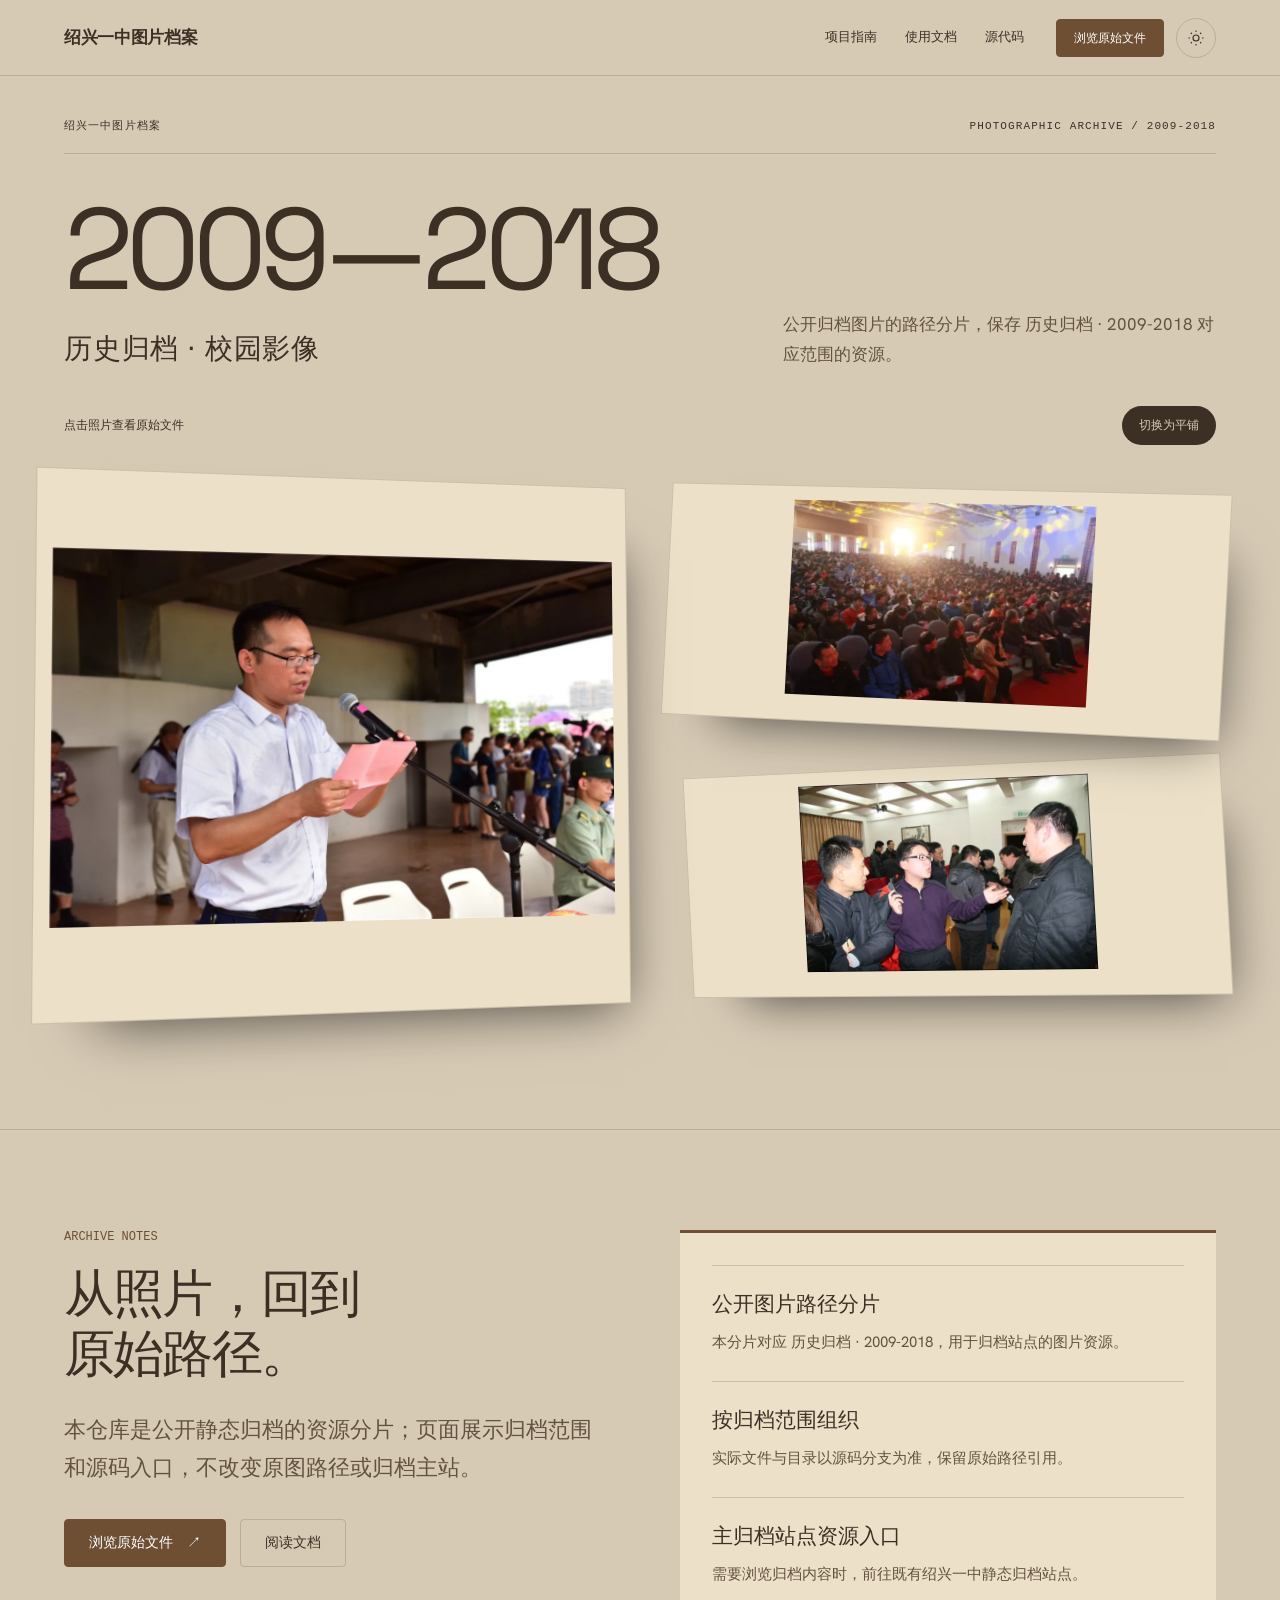
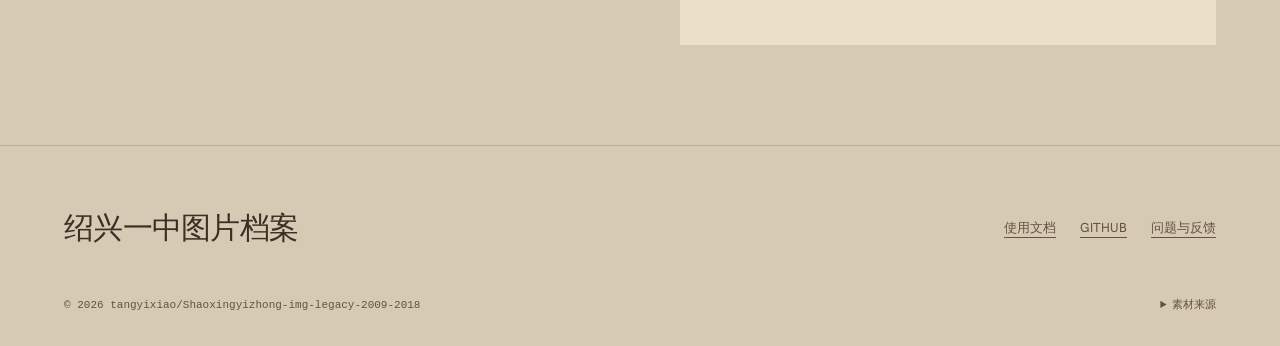
==== commit 05e0e803: "docs(site): add a bilingual project guide Add the project's Chinese and English guide from the share" ====
--- a/index.html
+++ b/index.html
@@ -1 +1 @@
-<!doctype html><html lang="zh-CN" data-project="Shaoxingyizhong-img-legacy-2009-2018" data-family="archive"><head><meta charset="utf-8"><meta name="viewport" content="width=device-width, initial-scale=1"><meta name="description" content="公开归档图片的路径分片，保存 历史归档 · 2009-2018 对应范围的资源。"><meta name="color-scheme" content="light dark"><title>绍兴一中图片档案 · 公开归档图片的路径分片</title><link rel="stylesheet" href="assets/fonts/fonts.css"><link rel="stylesheet" href="assets/fonts/display.css"><link rel="stylesheet" href="assets/site.css"><link rel="stylesheet" href="assets/docs-v3.css"><link rel="stylesheet" href="assets/polish.css"><style>:root{--font-body:"Hanken Grotesk","PingFang SC","Microsoft YaHei",sans-serif;--font-text:var(--font-body);--model-accent:var(--accent);--font-display:"Space Grotesk","Songti SC","SimSun",serif;--font-mono:"Geist Mono","SFMono-Regular",Consolas,monospace}html[data-theme="light"]{--bg:#D7CAB5;--surface:#ECE0C8;--ink:#3C3025;--muted:#635240;--accent:#6e4f34;--accent-ink:#FFFFFF;--line:color-mix(in srgb,#3C3025 19%,transparent);color-scheme:light}html[data-theme="dark"]{--bg:#241E18;--surface:#392F23;--ink:#EDDFC5;--muted:#b9a181;--accent:#d7b485;--accent-ink:#000000;--line:color-mix(in srgb,#EDDFC5 19%,transparent);color-scheme:dark}</style><script src="assets/theme.js"></script><link rel="icon" type="image/svg+xml" href="favicon.svg"></head><body><header class="nav site-nav"><div class="wrap nav-inner"><a class="skip-link" href="#top">跳到正文</a><a class="site-brand" href="index.html">绍兴一中图片档案</a><nav class="site-links" aria-label="项目导航"><a href="docs.html">使用文档</a><a href="https://github.com/tangyixiao/Shaoxingyizhong-img-legacy-2009-2018">源代码</a></nav><div class="nav-controls"><a class="btn nav-cta" href="https://github.com/tangyixiao/Shaoxingyizhong-img-legacy-2009-2018">浏览原始文件</a><button class="site-theme" type="button" data-theme-toggle aria-label="切换深浅色" aria-pressed="false"><svg width="18" height="18" viewBox="0 0 24 24" fill="none" stroke="currentColor" stroke-width="1.5" aria-hidden="true"><circle cx="12" cy="12" r="4"/><path d="M12 2v2m0 16v2M2 12h2m16 0h2M5 5l1.5 1.5m11 11L19 19M5 19l1.5-1.5m11-11L19 5"/></svg></button><button class="site-menu-toggle" data-menu-toggle type="button" aria-label="菜单" aria-expanded="false" aria-controls="site-drawer"><svg width="20" height="20" viewBox="0 0 20 20" fill="none" stroke="currentColor" stroke-width="1.4" aria-hidden="true"><path d="M3 6h14M3 14h14"/></svg></button></div></div><nav class="site-drawer" id="site-drawer" hidden><a href="index.html">项目首页</a><a href="docs.html">使用文档</a><a href="https://github.com/tangyixiao/Shaoxingyizhong-img-legacy-2009-2018">查看源码</a><p class="drawer-note">绍兴一中图片档案</p></nav></header><main id="top"><article class="archive-layout-spread"><section class="archive-hero"><div class="wrap"><div class="archive-masthead"><span>绍兴一中图片档案</span><span>PHOTOGRAPHIC ARCHIVE / 2009-2018</span></div><div class="archive-heading"><h1 class="archive-year">2009—2018<small>历史归档 · 校园影像</small></h1><p class="lede">公开归档图片的路径分片，保存 历史归档 · 2009-2018 对应范围的资源。</p></div><div class="archive-controls"><span>点击照片查看原始文件</span><button type="button" data-depth-toggle aria-controls="photo-wall" aria-pressed="true">切换为平铺</button></div><div class="photo-wall is-depth" id="photo-wall"><a class="archive-print" href="https://github.com/tangyixiao/Shaoxingyizhong-img-legacy-2009-2018/blob/main/UploadFiles/UploadFiles/201808/2018082814330465.jpg"><img src="assets/media/photo-1.webp" alt="户外演讲，来自绍兴一中公开图片归档"></a><a class="archive-print" href="https://github.com/tangyixiao/Shaoxingyizhong-img-legacy-2009-2018/blob/main/UploadFiles/UploadFiles/201702/2017021114381848.png"><img src="assets/media/photo-2.webp" alt="礼堂活动，来自绍兴一中公开图片归档"></a><a class="archive-print" href="https://github.com/tangyixiao/Shaoxingyizhong-img-legacy-2009-2018/blob/main/UploadFiles/UploadFiles/201101/2011012711044880.jpg"><img src="assets/media/photo-3.webp" alt="师生交流，来自绍兴一中公开图片归档"></a></div></div></section><section class="section top-rule"><div class="wrap archive-links"><div><p class="section-number">ARCHIVE NOTES</p><h2>从照片，回到原始路径。</h2><p class="lede" style="margin-top:26px">本仓库是公开静态归档的资源分片；页面展示归档范围和源码入口，不改变原图路径或归档主站。</p><div class="actions"><a class="btn" href="https://github.com/tangyixiao/Shaoxingyizhong-img-legacy-2009-2018">浏览原始文件 <span aria-hidden="true">↗</span></a><a class="btn secondary" href="docs.html">阅读文档</a></div></div><div class="archive-source"><ul class="caps"><li><h3>公开图片路径分片</h3><p>本分片对应 历史归档 · 2009-2018，用于归档站点的图片资源。</p></li><li><h3>按归档范围组织</h3><p>实际文件与目录以源码分支为准，保留原始路径引用。</p></li><li><h3>主归档站点资源入口</h3><p>需要浏览归档内容时，前往既有绍兴一中静态归档站点。</p></li></ul></div></div></section></article></main><footer class="site-footer"><div class="wrap"><div class="footer-top"><span class="footer-name">绍兴一中图片档案</span><nav class="footer-links"><a href="docs.html">使用文档</a><a href="https://github.com/tangyixiao/Shaoxingyizhong-img-legacy-2009-2018">GITHUB</a><a href="https://github.com/tangyixiao/Shaoxingyizhong-img-legacy-2009-2018/issues">问题与反馈</a></nav></div><div class="footer-bottom"><span>© 2026 tangyixiao/Shaoxingyizhong-img-legacy-2009-2018</span><details><summary>素材来源</summary><ul><li><a href="https://github.com/tangyixiao/Shaoxingyizhong-img-legacy-2009-2018/blob/main/UploadFiles/UploadFiles/201808/2018082814330465.jpg">UploadFiles/UploadFiles/201808/2018082814330465.jpg</a></li><li><a href="https://github.com/tangyixiao/Shaoxingyizhong-img-legacy-2009-2018/blob/main/UploadFiles/UploadFiles/201702/2017021114381848.png">UploadFiles/UploadFiles/201702/2017021114381848.png</a></li><li><a href="https://github.com/tangyixiao/Shaoxingyizhong-img-legacy-2009-2018/blob/main/UploadFiles/UploadFiles/201101/2011012711044880.jpg">UploadFiles/UploadFiles/201101/2011012711044880.jpg</a></li></ul></details></div></div></footer><script src="assets/site.js" defer></script><script src="assets/docs-v3.js" defer></script></body></html>+<!doctype html><html lang="zh-CN" data-project="Shaoxingyizhong-img-legacy-2009-2018" data-family="archive"><head><meta charset="utf-8"><meta name="viewport" content="width=device-width, initial-scale=1"><meta name="description" content="公开归档图片的路径分片，保存 历史归档 · 2009-2018 对应范围的资源。"><meta name="color-scheme" content="light dark"><title>绍兴一中图片档案 · 公开归档图片的路径分片</title><link rel="stylesheet" href="assets/fonts/fonts.css"><link rel="stylesheet" href="assets/fonts/display.css"><link rel="stylesheet" href="assets/site.css"><link rel="stylesheet" href="assets/docs-v3.css"><link rel="stylesheet" href="assets/polish.css"><style>:root{--font-body:"Hanken Grotesk","PingFang SC","Microsoft YaHei",sans-serif;--font-text:var(--font-body);--model-accent:var(--accent);--font-display:"Space Grotesk","Songti SC","SimSun",serif;--font-mono:"Geist Mono","SFMono-Regular",Consolas,monospace}html[data-theme="light"]{--bg:#D7CAB5;--surface:#ECE0C8;--ink:#3C3025;--muted:#635240;--accent:#6e4f34;--accent-ink:#FFFFFF;--line:color-mix(in srgb,#3C3025 19%,transparent);color-scheme:light}html[data-theme="dark"]{--bg:#241E18;--surface:#392F23;--ink:#EDDFC5;--muted:#b9a181;--accent:#d7b485;--accent-ink:#000000;--line:color-mix(in srgb,#EDDFC5 19%,transparent);color-scheme:dark}</style><script src="assets/theme.js"></script><link rel="icon" type="image/svg+xml" href="favicon.svg"></head><body><header class="nav site-nav"><div class="wrap nav-inner"><a class="skip-link" href="#top">跳到正文</a><a class="site-brand" href="index.html">绍兴一中图片档案</a><nav class="site-links" aria-label="项目导航"><a href="project-website/site/index.html">项目指南</a><a href="docs.html">使用文档</a><a href="https://github.com/tangyixiao/Shaoxingyizhong-img-legacy-2009-2018">源代码</a></nav><div class="nav-controls"><a class="btn nav-cta" href="https://github.com/tangyixiao/Shaoxingyizhong-img-legacy-2009-2018">浏览原始文件</a><button class="site-theme" type="button" data-theme-toggle aria-label="切换深浅色" aria-pressed="false"><svg width="18" height="18" viewBox="0 0 24 24" fill="none" stroke="currentColor" stroke-width="1.5" aria-hidden="true"><circle cx="12" cy="12" r="4"/><path d="M12 2v2m0 16v2M2 12h2m16 0h2M5 5l1.5 1.5m11 11L19 19M5 19l1.5-1.5m11-11L19 5"/></svg></button><button class="site-menu-toggle" data-menu-toggle type="button" aria-label="菜单" aria-expanded="false" aria-controls="site-drawer"><svg width="20" height="20" viewBox="0 0 20 20" fill="none" stroke="currentColor" stroke-width="1.4" aria-hidden="true"><path d="M3 6h14M3 14h14"/></svg></button></div></div><nav class="site-drawer" id="site-drawer" hidden><a href="project-website/site/index.html">项目指南</a><a href="index.html">项目首页</a><a href="docs.html">使用文档</a><a href="https://github.com/tangyixiao/Shaoxingyizhong-img-legacy-2009-2018">查看源码</a><p class="drawer-note">绍兴一中图片档案</p></nav></header><main id="top"><article class="archive-layout-spread"><section class="archive-hero"><div class="wrap"><div class="archive-masthead"><span>绍兴一中图片档案</span><span>PHOTOGRAPHIC ARCHIVE / 2009-2018</span></div><div class="archive-heading"><h1 class="archive-year">2009—2018<small>历史归档 · 校园影像</small></h1><p class="lede">公开归档图片的路径分片，保存 历史归档 · 2009-2018 对应范围的资源。</p></div><div class="archive-controls"><span>点击照片查看原始文件</span><button type="button" data-depth-toggle aria-controls="photo-wall" aria-pressed="true">切换为平铺</button></div><div class="photo-wall is-depth" id="photo-wall"><a class="archive-print" href="https://github.com/tangyixiao/Shaoxingyizhong-img-legacy-2009-2018/blob/main/UploadFiles/UploadFiles/201808/2018082814330465.jpg"><img src="assets/media/photo-1.webp" alt="户外演讲，来自绍兴一中公开图片归档"></a><a class="archive-print" href="https://github.com/tangyixiao/Shaoxingyizhong-img-legacy-2009-2018/blob/main/UploadFiles/UploadFiles/201702/2017021114381848.png"><img src="assets/media/photo-2.webp" alt="礼堂活动，来自绍兴一中公开图片归档"></a><a class="archive-print" href="https://github.com/tangyixiao/Shaoxingyizhong-img-legacy-2009-2018/blob/main/UploadFiles/UploadFiles/201101/2011012711044880.jpg"><img src="assets/media/photo-3.webp" alt="师生交流，来自绍兴一中公开图片归档"></a></div></div></section><section class="section top-rule"><div class="wrap archive-links"><div><p class="section-number">ARCHIVE NOTES</p><h2>从照片，回到原始路径。</h2><p class="lede" style="margin-top:26px">本仓库是公开静态归档的资源分片；页面展示归档范围和源码入口，不改变原图路径或归档主站。</p><div class="actions"><a class="btn" href="https://github.com/tangyixiao/Shaoxingyizhong-img-legacy-2009-2018">浏览原始文件 <span aria-hidden="true">↗</span></a><a class="btn secondary" href="docs.html">阅读文档</a></div></div><div class="archive-source"><ul class="caps"><li><h3>公开图片路径分片</h3><p>本分片对应 历史归档 · 2009-2018，用于归档站点的图片资源。</p></li><li><h3>按归档范围组织</h3><p>实际文件与目录以源码分支为准，保留原始路径引用。</p></li><li><h3>主归档站点资源入口</h3><p>需要浏览归档内容时，前往既有绍兴一中静态归档站点。</p></li></ul></div></div></section></article></main><footer class="site-footer"><div class="wrap"><div class="footer-top"><span class="footer-name">绍兴一中图片档案</span><nav class="footer-links"><a href="docs.html">使用文档</a><a href="https://github.com/tangyixiao/Shaoxingyizhong-img-legacy-2009-2018">GITHUB</a><a href="https://github.com/tangyixiao/Shaoxingyizhong-img-legacy-2009-2018/issues">问题与反馈</a></nav></div><div class="footer-bottom"><span>© 2026 tangyixiao/Shaoxingyizhong-img-legacy-2009-2018</span><details><summary>素材来源</summary><ul><li><a href="https://github.com/tangyixiao/Shaoxingyizhong-img-legacy-2009-2018/blob/main/UploadFiles/UploadFiles/201808/2018082814330465.jpg">UploadFiles/UploadFiles/201808/2018082814330465.jpg</a></li><li><a href="https://github.com/tangyixiao/Shaoxingyizhong-img-legacy-2009-2018/blob/main/UploadFiles/UploadFiles/201702/2017021114381848.png">UploadFiles/UploadFiles/201702/2017021114381848.png</a></li><li><a href="https://github.com/tangyixiao/Shaoxingyizhong-img-legacy-2009-2018/blob/main/UploadFiles/UploadFiles/201101/2011012711044880.jpg">UploadFiles/UploadFiles/201101/2011012711044880.jpg</a></li></ul></details></div></div></footer><script src="assets/site.js" defer></script><script src="assets/docs-v3.js" defer></script></body></html>
